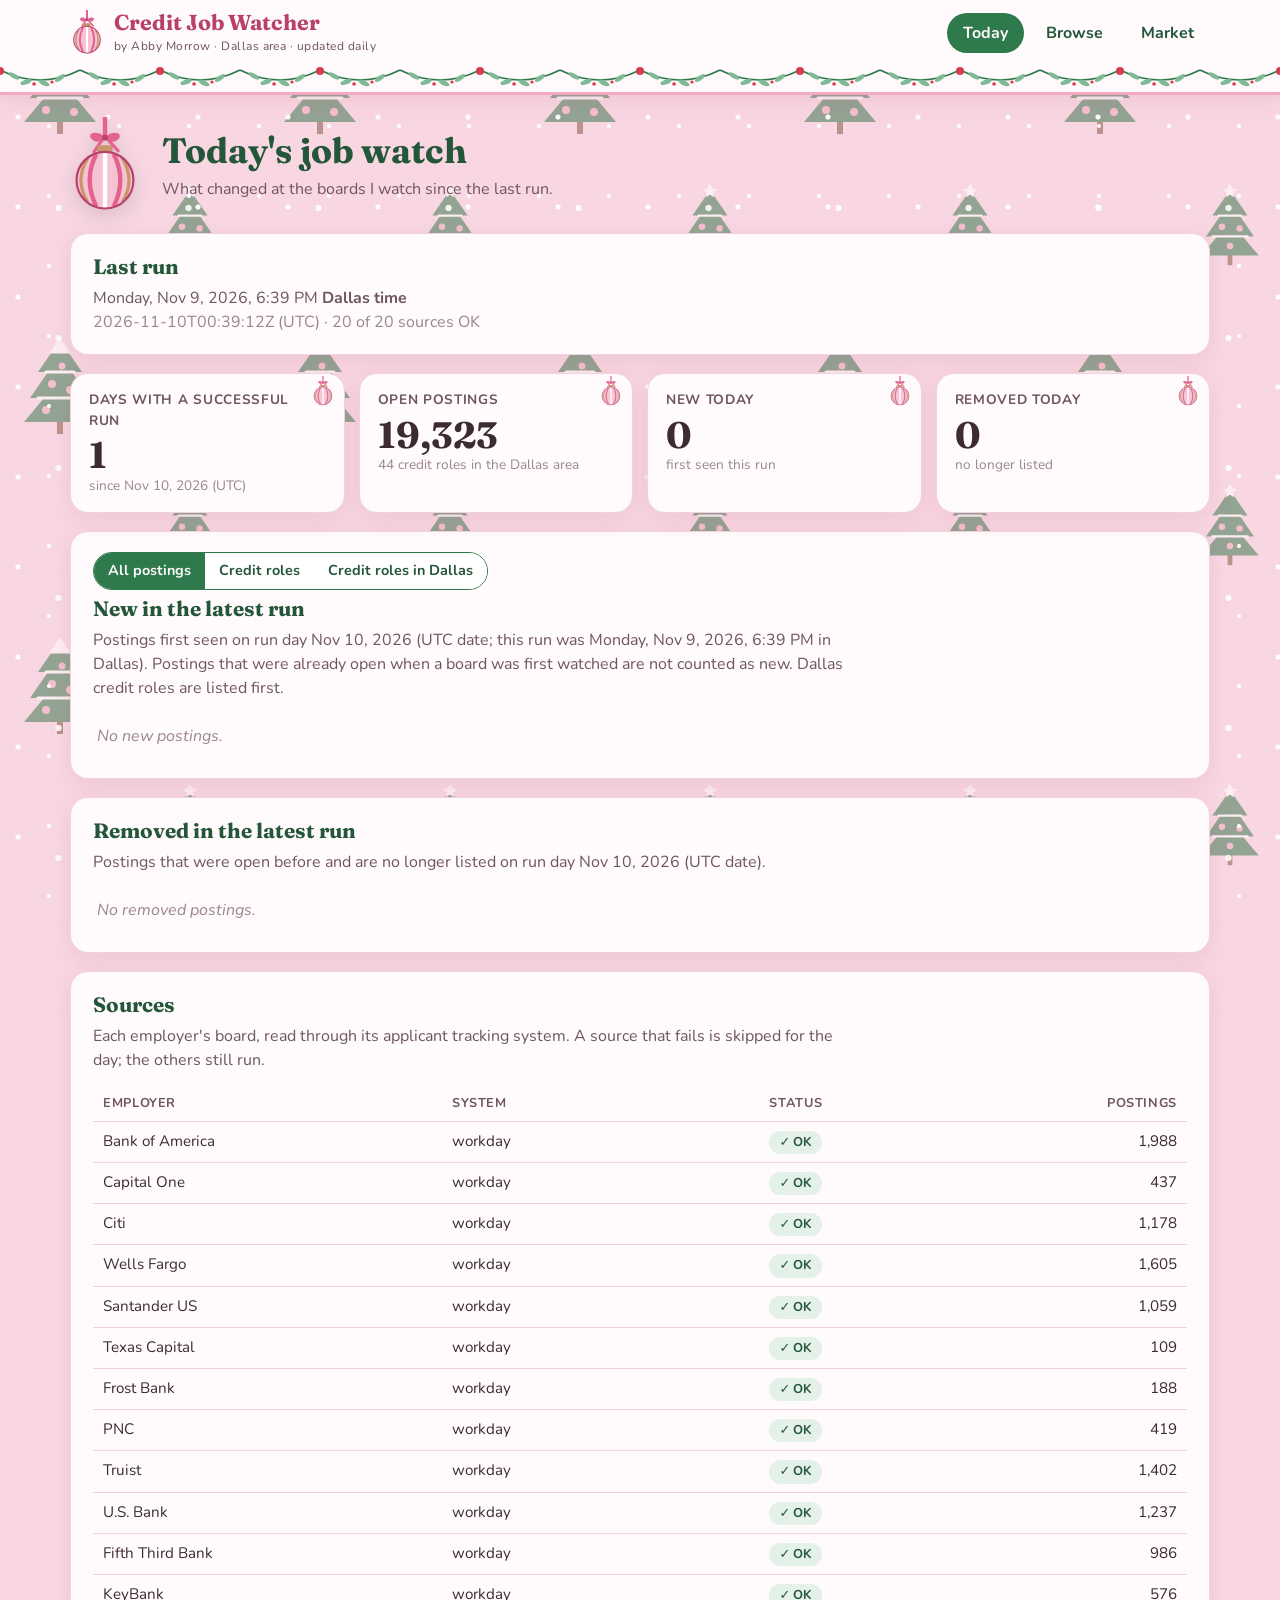
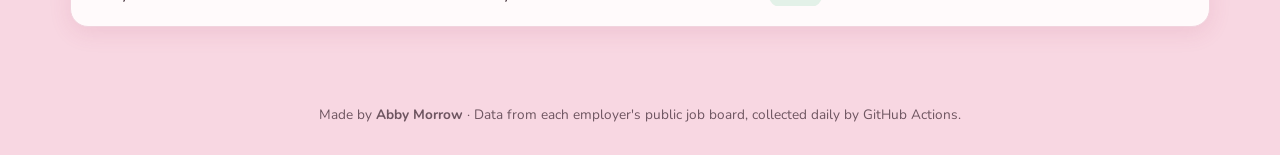
==== index.html @ 388fac2d "Remove bow emojis Co-Authored-By: Claude Opus 5.5 <noreply@anthropic.com> Claude-Session: https://cl" ====
<!DOCTYPE html>
<html lang="en">
<head>
<meta charset="utf-8">
<meta name="viewport" content="width=device-width, initial-scale=1">
<title>Today · Dallas Credit Job Watcher</title>
<meta name="description" content="A daily watch of credit analyst openings at Dallas-area lenders.">
<meta name="theme-color" content="#e3628f">
<link rel="manifest" href="manifest.webmanifest">
<link rel="icon" href="icons/ornament.svg" type="image/svg+xml">
<link rel="apple-touch-icon" href="icons/icon-192.png">
<link rel="preconnect" href="https://fonts.googleapis.com">
<link rel="stylesheet" href="https://fonts.googleapis.com/css2?family=Fraunces:wght@600;700&family=Nunito:wght@400;700&display=swap">
<link rel="stylesheet" href="assets/style.css">
</head>
<body>
<nav class="nav">
  <div class="nav-inner">
    <a class="brand" href="./"><img src="icons/ornament.svg" alt=""><span><b>Credit Job Watcher</b><small>by Abby Morrow · Dallas area · updated daily</small></span></a>
    <div class="nav-links">
      <a href="./" aria-current="page">Today</a>
      <a href="browse.html">Browse</a>
      <a href="market.html">Market</a>
    </div>
  </div>
  <span class="garland" aria-hidden="true"></span>
</nav>
<main>
<div class="offline-note">You're offline: showing the last data this device loaded.</div>
<div class="hero">
  <img class="mascot" src="assets/snoopy.png" alt="" onerror="this.src='icons/ornament.svg';this.onerror=null;this.style.width='70px'">
  <div><h1>Today's job watch</h1><p>What changed at the boards I watch since the last run.</p></div>
</div>
<div id="app"><p class="empty">Loading…</p></div>
</main>
<footer>Made by <b>Abby Morrow</b> · Data from each employer's public job board, collected daily by GitHub Actions.</footer>
<script src="assets/common.js"></script>
<script src="assets/charts.js"></script>
<script src="assets/today.js"></script>
</body>
</html>
---- assets/style.css ----
/* Pink Christmas theme — shared by every page. */
:root {
  --pink-bg: #f8d7e2;
  --pink: #f2a9c0;
  --rose: #e3628f;          /* credit-role series */
  --rose-deep: #b8406b;
  --berry: #d23c4b;
  --green: #2e7a4c;         /* all-postings series */
  --green-deep: #24563a;
  --mint: #a9d3bb;
  --gold: #c9956b;
  --cream: #fffafb;
  --snow: #ffffff;
  --ink: #3d2b33;
  --ink-2: #6e5560;
  --ink-3: #9a8590;
  --line: #f1d3de;
  --radius: 18px;
  --shadow: 0 6px 22px rgba(184, 64, 107, .12);
  --font-head: "Fraunces", "Playfair Display", Georgia, "Times New Roman", serif;
  --font-body: "Nunito", "Segoe UI", system-ui, -apple-system, sans-serif;
}

* { box-sizing: border-box; }
html { scroll-behavior: smooth; }
body {
  margin: 0;
  color: var(--ink);
  font: 16px/1.5 var(--font-body);
  background-color: var(--pink-bg);
  /* falling snow + little trees, drawn in CSS so the site needs no image downloads */
  background-image:
    radial-gradient(circle at 20% 30%, rgba(255,255,255,.95) 0 2.2px, transparent 3px),
    radial-gradient(circle at 70% 80%, rgba(255,255,255,.9) 0 1.6px, transparent 2.4px),
    radial-gradient(circle at 45% 60%, rgba(255,255,255,.85) 0 2.8px, transparent 3.6px),
    url("../icons/tree.svg");
  background-size: 90px 90px, 70px 70px, 130px 130px, 260px 300px;
  background-attachment: fixed;
}

a { color: var(--rose-deep); }
a:hover { color: var(--berry); }

/* ---------- navigation ---------- */
.nav {
  position: sticky; top: 0; z-index: 10;
  background: var(--cream);
  border-bottom: 3px solid var(--pink);
  box-shadow: var(--shadow);
}
.nav-inner {
  max-width: 1180px; margin: 0 auto; padding: 10px 20px;
  display: flex; align-items: center; gap: 18px; flex-wrap: wrap;
}
.brand { display: flex; align-items: center; gap: 10px; text-decoration: none; color: var(--ink); }
.brand img { width: 34px; height: 46px; }
.brand b { font: 700 1.35rem/1 var(--font-head); color: var(--rose-deep); }
.brand small { display: block; font-size: .75rem; color: var(--ink-2); letter-spacing: .04em; }
.nav-links { display: flex; gap: 6px; margin-left: auto; flex-wrap: wrap; }
.nav-links a {
  padding: 8px 16px; border-radius: 999px; text-decoration: none;
  color: var(--green-deep); font-weight: 700;
}
.nav-links a:hover { background: var(--pink-bg); }
.nav-links a[aria-current="page"] { background: var(--green); color: var(--cream); }
.garland { display: block; width: 100%; height: 26px; background: url("../icons/garland.svg") repeat-x center / auto 26px; }

/* ---------- layout ---------- */
main { max-width: 1180px; margin: 0 auto; padding: 22px 20px 60px; }
.hero {
  display: flex; align-items: center; gap: 22px; flex-wrap: wrap;
  margin-bottom: 18px;
}
.hero h1 { font: 700 2.2rem/1.15 var(--font-head); margin: 0; color: var(--green-deep); }
.hero p { margin: 6px 0 0; color: var(--ink-2); }
.mascot { width: 130px; height: auto; filter: drop-shadow(0 6px 10px rgba(0,0,0,.12)); }
.offline-note {
  display: none; background: var(--cream); border: 2px dashed var(--rose);
  border-radius: 12px; padding: 8px 14px; margin-bottom: 14px; color: var(--rose-deep);
}
body.offline .offline-note { display: block; }

.card {
  background: var(--cream); border-radius: var(--radius); box-shadow: var(--shadow);
  border: 1px solid var(--line); padding: 20px 22px; margin-bottom: 18px;
}
.card h2 { font: 700 1.3rem/1.25 var(--font-head); margin: 0 0 6px; color: var(--green-deep); }
.card h2 .bow { color: var(--rose); }
.card p.lede { margin: 0 0 14px; color: var(--ink-2); max-width: 75ch; }

.tiles { display: grid; grid-template-columns: repeat(auto-fit, minmax(190px, 1fr)); gap: 14px; margin-bottom: 18px; }
.tile {
  background: var(--cream); border-radius: var(--radius); padding: 16px 18px;
  border: 1px solid var(--line); box-shadow: var(--shadow); position: relative; overflow: hidden;
}
.tile::after { /* little ornament in the corner */
  content: ""; position: absolute; right: 10px; top: 0; width: 22px; height: 34px;
  background: url("../icons/ornament.svg") no-repeat center / contain; opacity: .9;
}
.tile .label { font-size: .85rem; color: var(--ink-2); font-weight: 700; text-transform: uppercase; letter-spacing: .05em; }
.tile .value { font: 700 2.3rem/1.1 var(--font-head); color: var(--ink); margin-top: 4px; }
.tile .sub { font-size: .85rem; color: var(--ink-3); }

/* ---------- tables & lists ---------- */
table { width: 100%; border-collapse: collapse; font-size: .95rem; }
th, td { text-align: left; padding: 8px 10px; border-bottom: 1px solid var(--line); vertical-align: top; }
th { color: var(--ink-2); font-size: .8rem; text-transform: uppercase; letter-spacing: .05em; }
td.num, th.num { text-align: right; font-variant-numeric: tabular-nums; }
.scroll { max-height: 520px; overflow: auto; border-radius: 12px; }

.pill {
  display: inline-flex; align-items: center; gap: 5px; border-radius: 999px;
  padding: 2px 10px; font-size: .8rem; font-weight: 700; white-space: nowrap;
}
.pill.ok { background: #e3f1e8; color: var(--green-deep); }
.pill.fail { background: #fbe1e4; color: #9c2433; }
.pill.role { background: #fde6ee; color: var(--rose-deep); }
.pill.dfw { background: #e3f1e8; color: var(--green-deep); }

.jobs { list-style: none; margin: 0; padding: 0; }
.jobs li {
  display: grid; grid-template-columns: auto 1fr auto; gap: 4px 12px; align-items: start;
  padding: 10px 4px; border-bottom: 1px solid var(--line);
}
.jobs li:last-child { border-bottom: 0; }
.jobs .title { font-weight: 700; color: var(--ink); text-decoration: none; }
.jobs .title:hover { color: var(--rose-deep); text-decoration: underline; }
.jobs .meta { font-size: .88rem; color: var(--ink-2); }
.jobs .side { text-align: right; font-size: .85rem; color: var(--ink-2); white-space: nowrap; }
.apply {
  display: inline-block; margin-top: 4px; padding: 4px 12px; border-radius: 999px;
  background: var(--green); color: var(--cream); text-decoration: none; font-weight: 700; font-size: .85rem;
}
.apply:hover { background: var(--green-deep); color: var(--cream); }
.star {
  border: 0; background: none; cursor: pointer; font-size: 1.4rem; line-height: 1;
  color: var(--ink-3); padding: 2px 4px; border-radius: 8px;
}
.star[aria-pressed="true"] { color: var(--rose); }
.star:hover { background: var(--pink-bg); }
.empty { color: var(--ink-3); font-style: italic; padding: 10px 0; }

/* ---------- controls ---------- */
.controls { display: flex; flex-wrap: wrap; gap: 10px 14px; align-items: end; margin-bottom: 14px; }
.controls label { display: flex; flex-direction: column; gap: 3px; font-size: .8rem; font-weight: 700; color: var(--ink-2); }
.controls input, .controls select {
  font: inherit; font-size: .95rem; padding: 7px 10px; border-radius: 10px;
  border: 1.5px solid var(--pink); background: var(--snow); color: var(--ink); min-width: 150px;
}
.controls input:focus, .controls select:focus { outline: 3px solid var(--mint); border-color: var(--green); }
.seg { display: inline-flex; border: 1.5px solid var(--green); border-radius: 999px; overflow: hidden; }
.seg button {
  font: inherit; font-weight: 700; font-size: .9rem; border: 0; background: var(--snow);
  color: var(--green-deep); padding: 7px 14px; cursor: pointer;
}
.seg button[aria-pressed="true"] { background: var(--green); color: var(--cream); }
.check { flex-direction: row !important; align-items: center; gap: 6px !important; font-size: .9rem !important; }
.btn {
  font: inherit; font-weight: 700; border: 0; border-radius: 999px; padding: 8px 16px;
  background: var(--rose); color: var(--snow); cursor: pointer;
}
.btn:hover { background: var(--rose-deep); }
.count { color: var(--ink-2); font-size: .9rem; margin: 0 0 8px; }

/* ---------- charts ---------- */
.chart { position: relative; width: 100%; }
.chart svg { display: block; width: 100%; height: auto; overflow: visible; }
.chart .grid line { stroke: #f0dfe6; stroke-width: 1; }
.chart .axis text, .chart .lbl { fill: var(--ink-2); font: 12px var(--font-body); }
.chart .val { fill: var(--ink); font: 700 12px var(--font-body); }
.chart .hit { fill: transparent; cursor: crosshair; }
.chart .xhair { stroke: var(--ink-3); stroke-width: 1; stroke-dasharray: 3 3; }
.legend { display: flex; gap: 16px; flex-wrap: wrap; font-size: .9rem; color: var(--ink-2); margin: 0 0 8px; }
.legend i { display: inline-block; width: 14px; height: 4px; border-radius: 2px; vertical-align: middle; margin-right: 6px; }
.tip {
  position: absolute; pointer-events: none; z-index: 5; background: var(--ink); color: var(--cream);
  padding: 6px 10px; border-radius: 10px; font-size: .85rem; white-space: nowrap;
  transform: translate(-50%, calc(-100% - 10px)); opacity: 0; transition: opacity .1s;
}
.tip.on { opacity: 1; }
details.table-view { margin-top: 10px; font-size: .9rem; }
details.table-view summary { cursor: pointer; color: var(--rose-deep); font-weight: 700; }

footer { text-align: center; color: var(--ink-2); font-size: .85rem; padding: 0 20px 30px; }

@media (max-width: 640px) {
  .hero h1 { font-size: 1.7rem; }
  .mascot { width: 96px; }
  .jobs li { grid-template-columns: auto 1fr; }
  .jobs .side { grid-column: 2; text-align: left; }
}

/* fixes after the first visual check */
.controls .check input { min-width: 0; width: 18px; height: 18px; padding: 0; accent-color: var(--green); }
.tile .label { padding-right: 26px; }
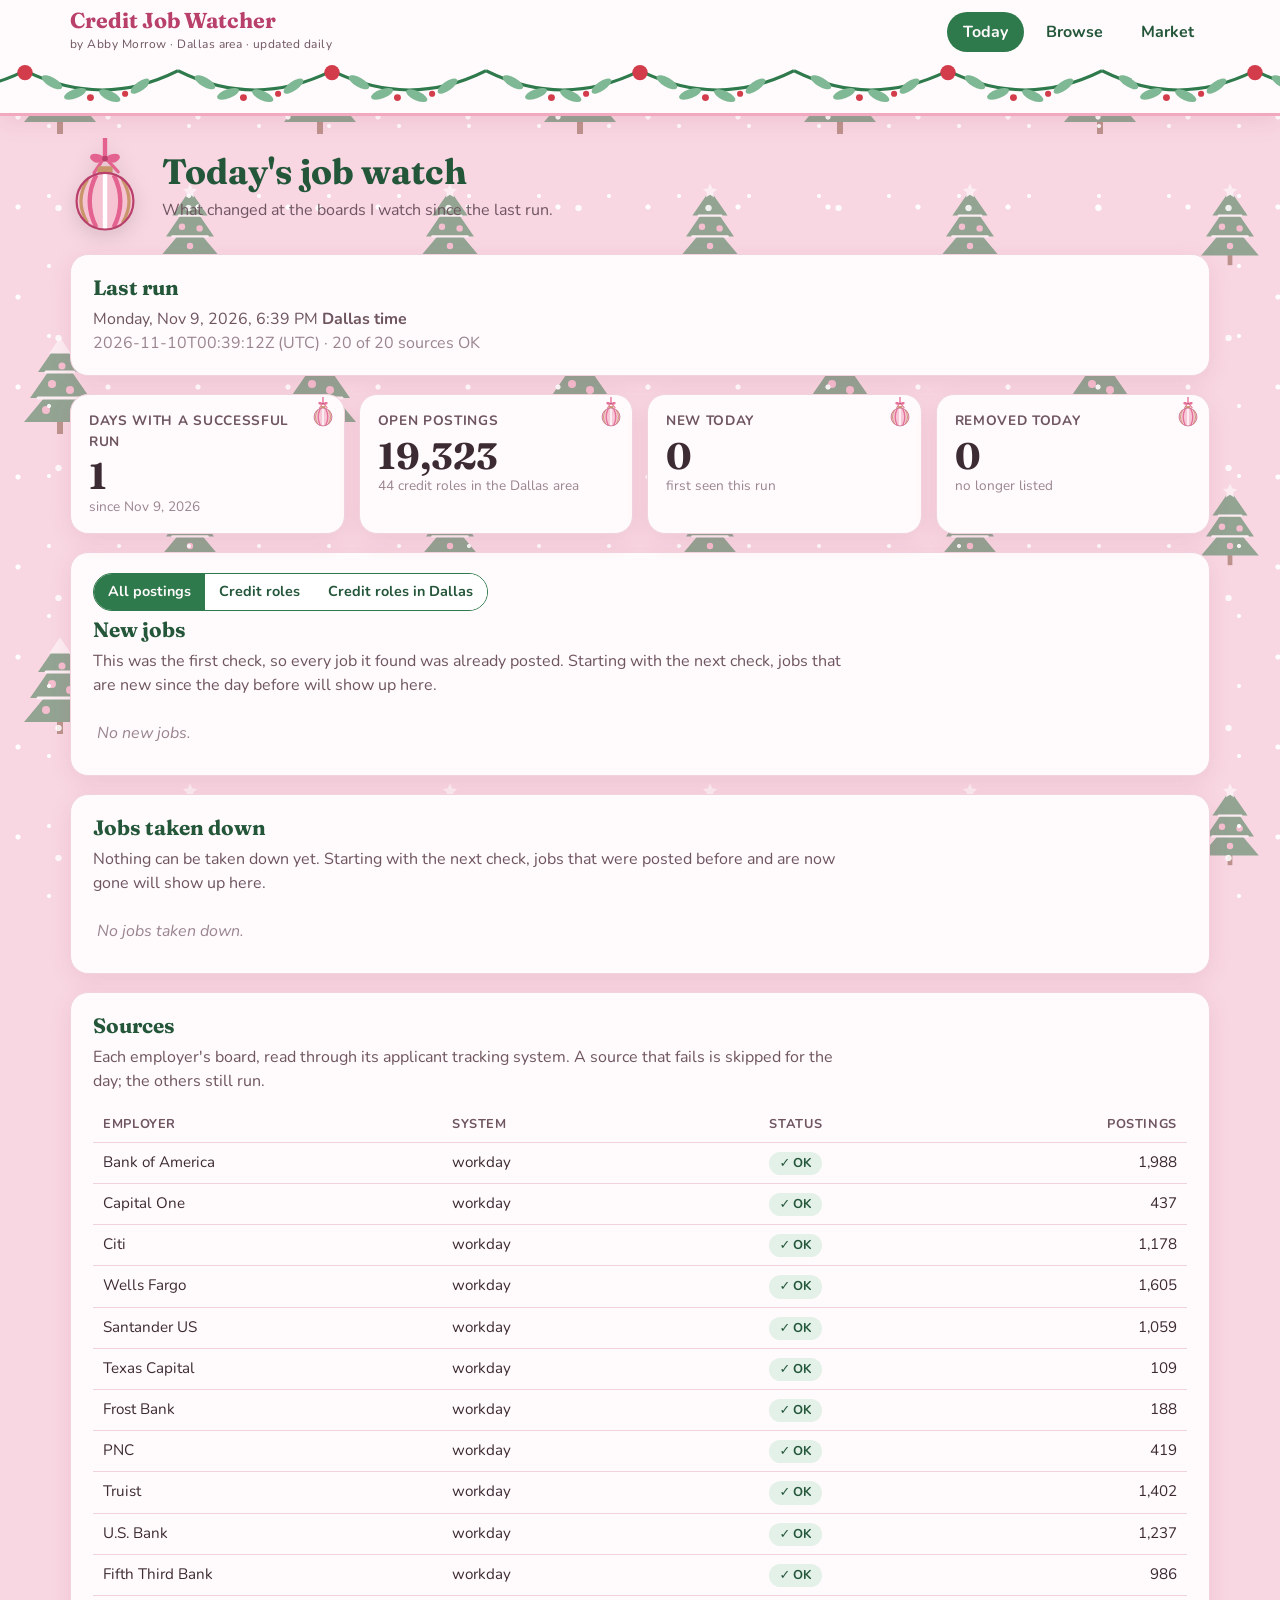
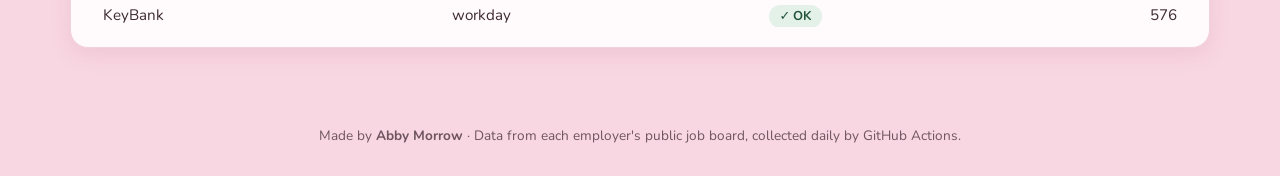
==== commit 8225f5f1: "Remove the duplicate ornament from the navigation bar Co-Authored-By: Claude Opus 5.5 <noreply@anthr" ====
--- a/index.html
+++ b/index.html
@@ -16,7 +16,7 @@
 <body>
 <nav class="nav">
   <div class="nav-inner">
-    <a class="brand" href="./"><img src="icons/ornament.svg" alt=""><span><b>Credit Job Watcher</b><small>by Abby Morrow · Dallas area · updated daily</small></span></a>
+    <a class="brand" href="./"><span><b>Credit Job Watcher</b><small>by Abby Morrow · Dallas area · updated daily</small></span></a>
     <div class="nav-links">
       <a href="./" aria-current="page">Today</a>
       <a href="browse.html">Browse</a>
--- a/assets/style.css
+++ b/assets/style.css
@@ -63,7 +63,7 @@
 }
 .nav-links a:hover { background: var(--pink-bg); }
 .nav-links a[aria-current="page"] { background: var(--green); color: var(--cream); }
-.garland { display: block; width: 100%; height: 26px; background: url("../icons/garland.svg") repeat-x center / auto 26px; }
+.garland { display: block; width: 100%; height: 50px; background: url("../icons/garland.svg") repeat-x center / auto 50px; }
 
 /* ---------- layout ---------- */
 main { max-width: 1180px; margin: 0 auto; padding: 22px 20px 60px; }
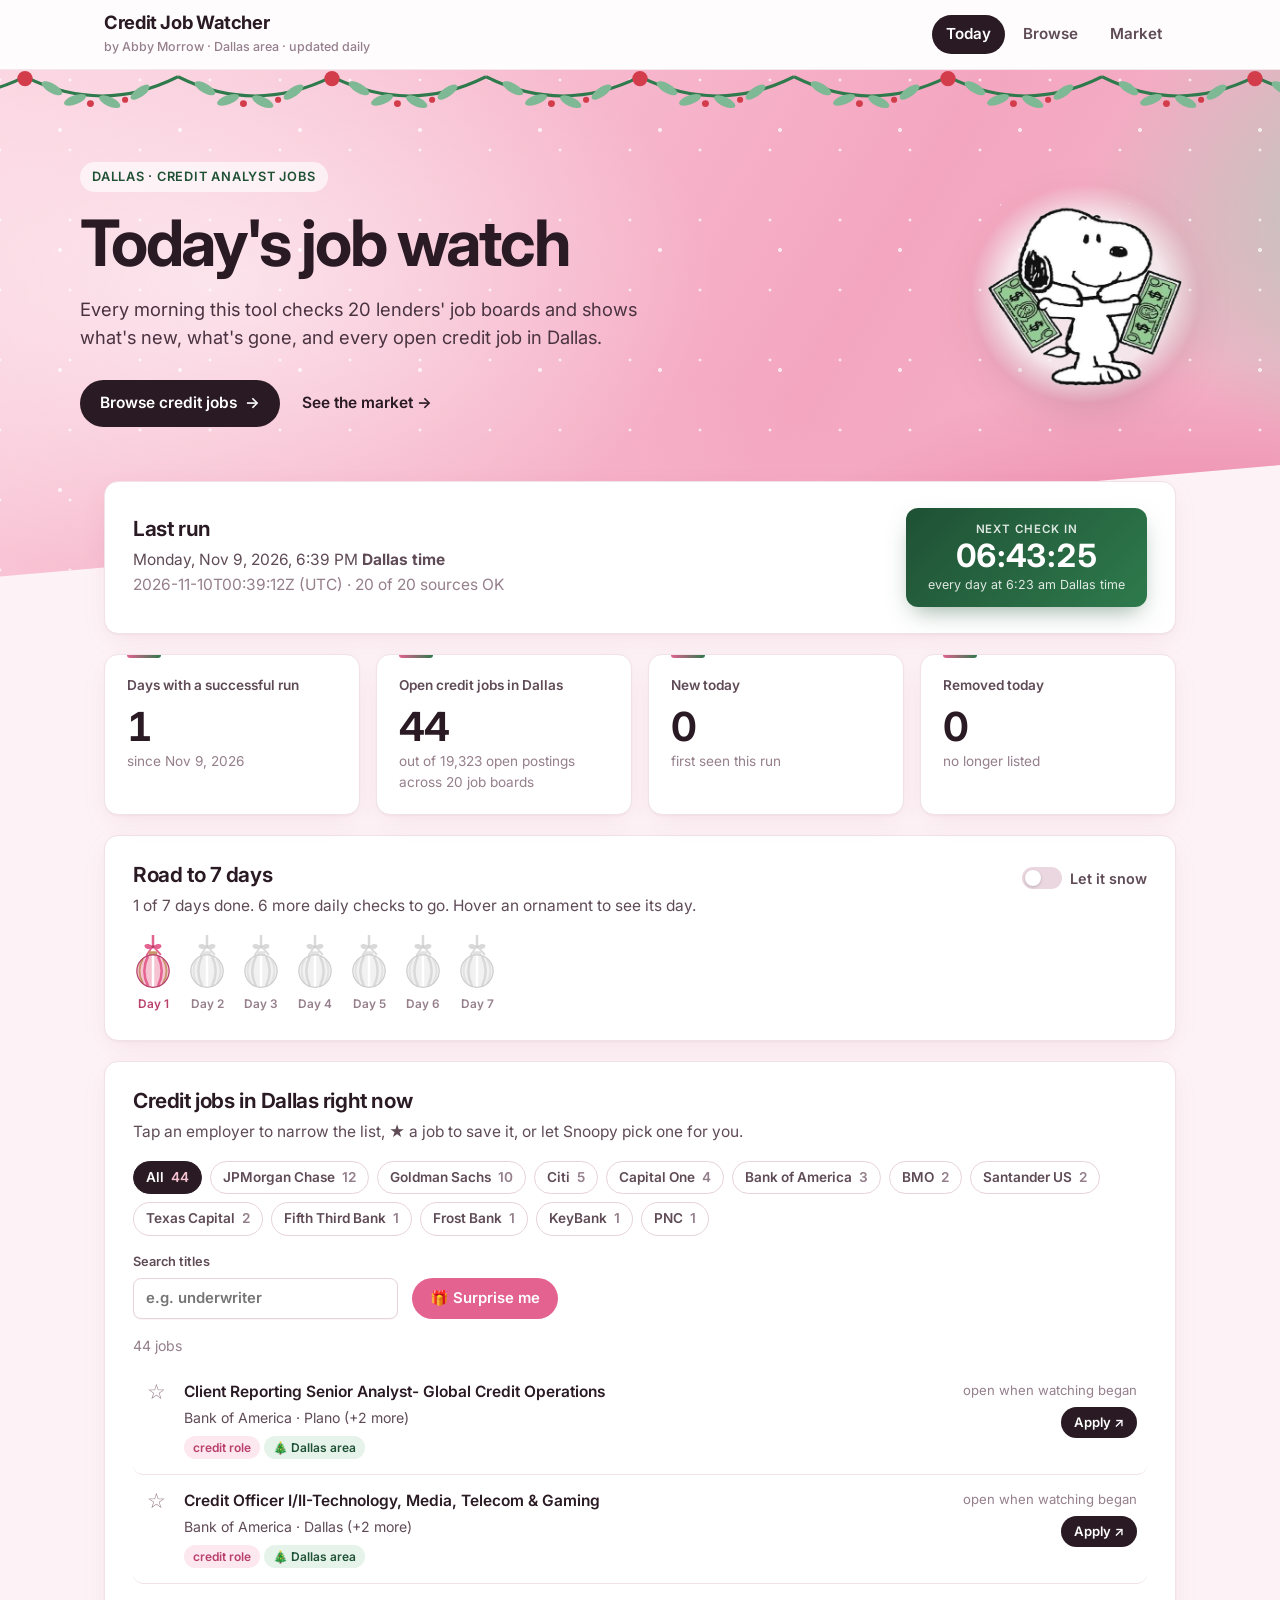
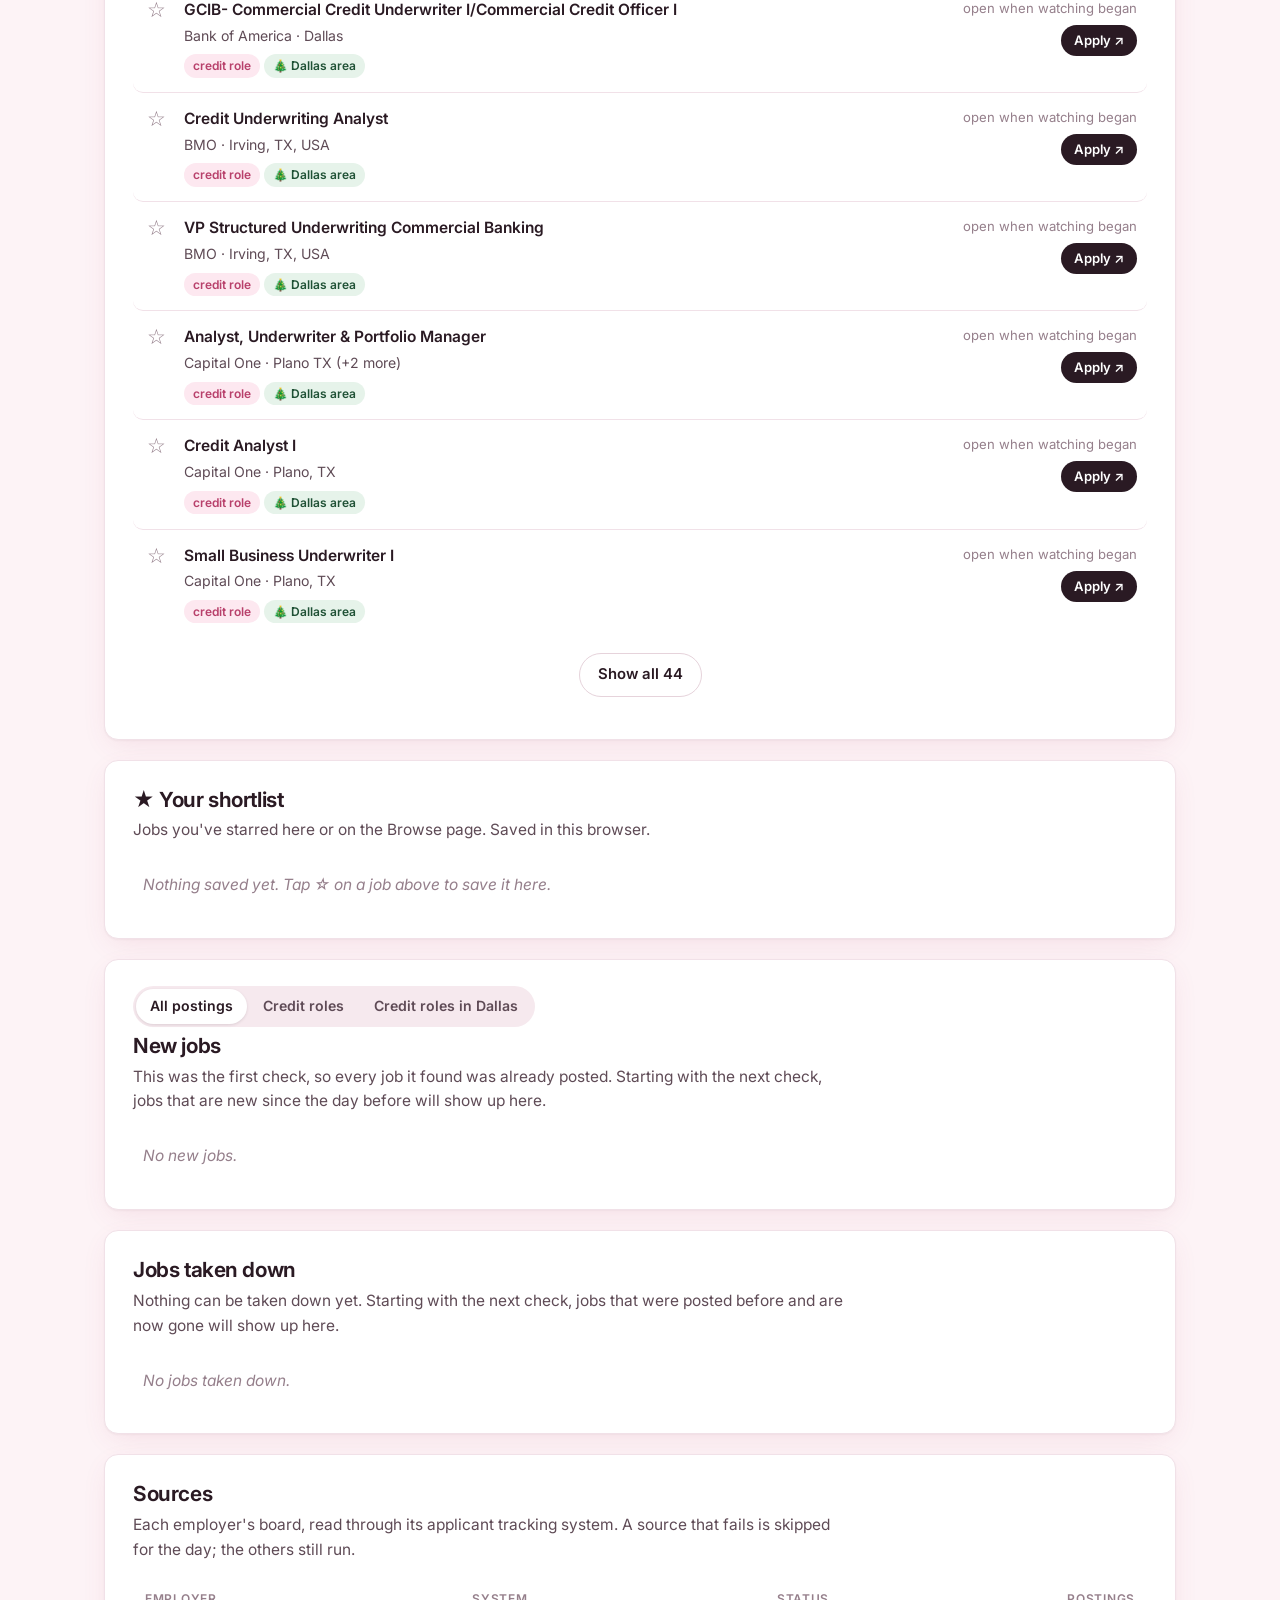
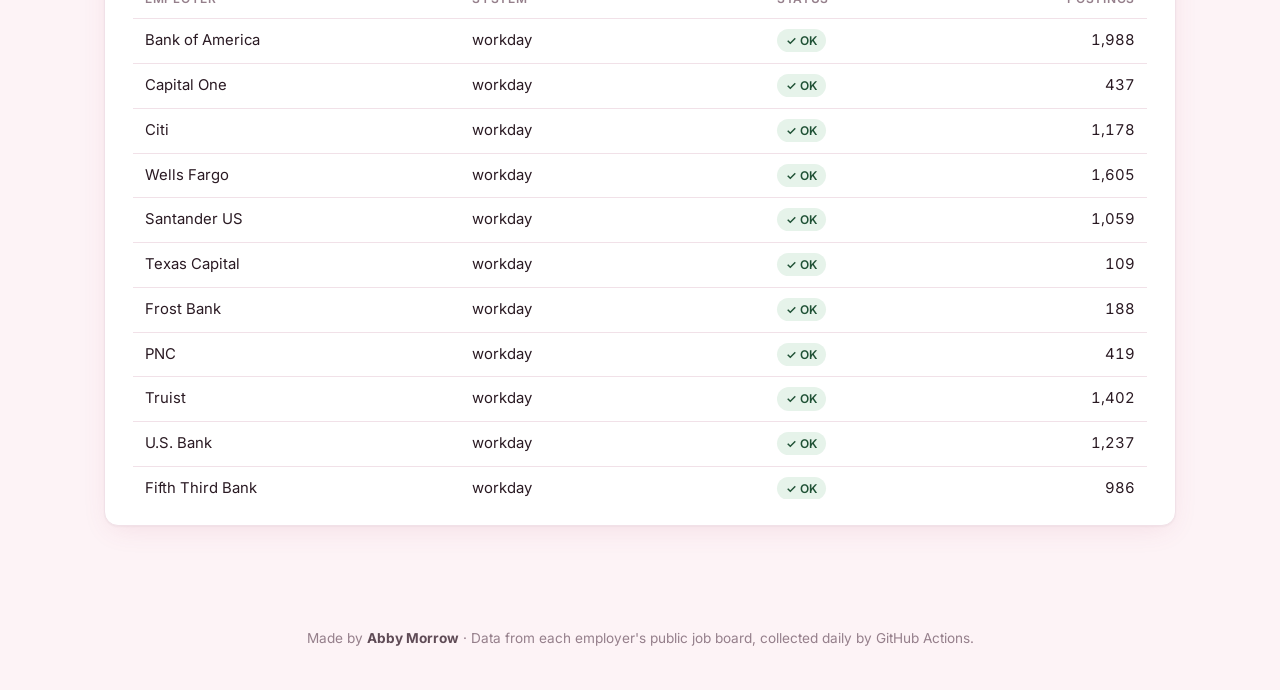
==== commit b72d383b: "Restyle the site with a sleeker layout: angled gradient hero, frosted nav, Inter type, lighter cards" ====
--- a/index.html
+++ b/index.html
@@ -10,7 +10,7 @@
 <link rel="icon" href="icons/ornament.svg" type="image/svg+xml">
 <link rel="apple-touch-icon" href="icons/icon-192.png">
 <link rel="preconnect" href="https://fonts.googleapis.com">
-<link rel="stylesheet" href="https://fonts.googleapis.com/css2?family=Fraunces:wght@600;700&family=Nunito:wght@400;700&display=swap">
+<link rel="stylesheet" href="https://fonts.googleapis.com/css2?family=Inter:wght@400;500;600;700&display=swap">
 <link rel="stylesheet" href="assets/style.css">
 </head>
 <body>
@@ -25,12 +25,19 @@
   </div>
   <span class="garland" aria-hidden="true"></span>
 </nav>
+<header class="hero-band">
+  <div class="hero">
+    <div class="hero-text">
+      <span class="eyebrow">Dallas · Credit analyst jobs</span>
+      <h1>Today's job watch</h1>
+      <p>Every morning this tool checks 20 lenders' job boards and shows what's new, what's gone, and every open credit job in Dallas.</p>
+      <div class="hero-cta"><a class="btn-primary" href="browse.html">Browse credit jobs <span>→</span></a><a class="btn-link" href="market.html">See the market <span>→</span></a></div>
+    </div>
+    <img class="mascot" src="assets/snoopy.png" alt="Snoopy holding money" onerror="this.src='icons/ornament.svg';this.onerror=null">
+  </div>
+</header>
 <main>
 <div class="offline-note">You're offline: showing the last data this device loaded.</div>
-<div class="hero">
-  <img class="mascot" src="assets/snoopy.png" alt="" onerror="this.src='icons/ornament.svg';this.onerror=null;this.style.width='70px'">
-  <div><h1>Today's job watch</h1><p>What changed at the boards I watch since the last run.</p></div>
-</div>
 <div id="app"><p class="empty">Loading…</p></div>
 </main>
 <footer>Made by <b>Abby Morrow</b> · Data from each employer's public job board, collected daily by GitHub Actions.</footer>
--- a/assets/style.css
+++ b/assets/style.css
@@ -1,195 +1,314 @@
-/* Pink Christmas theme — shared by every page. */
+/* Sleek pink Christmas theme — shared by every page.
+   Layout ideas: a full-width angled gradient hero, a frosted sticky nav,
+   lots of white space, thin borders and soft layered shadows. */
 :root {
-  --pink-bg: #f8d7e2;
+  --pink-bg: #fdf3f6;       /* page background */
   --pink: #f2a9c0;
-  --rose: #e3628f;          /* credit-role series */
+  --rose: #e3628f;          /* credit-role series, primary accent */
   --rose-deep: #b8406b;
   --berry: #d23c4b;
   --green: #2e7a4c;         /* all-postings series */
-  --green-deep: #24563a;
+  --green-deep: #1f5135;
   --mint: #a9d3bb;
   --gold: #c9956b;
-  --cream: #fffafb;
+  --cream: #ffffff;
   --snow: #ffffff;
-  --ink: #3d2b33;
-  --ink-2: #6e5560;
-  --ink-3: #9a8590;
-  --line: #f1d3de;
-  --radius: 18px;
-  --shadow: 0 6px 22px rgba(184, 64, 107, .12);
-  --font-head: "Fraunces", "Playfair Display", Georgia, "Times New Roman", serif;
-  --font-body: "Nunito", "Segoe UI", system-ui, -apple-system, sans-serif;
+  --ink: #2a1a23;
+  --ink-2: #5f4b56;
+  --ink-3: #957f8b;
+  --line: #f1e1e8;
+  --radius: 14px;
+  --shadow: 0 1px 2px rgba(42, 26, 35, .04), 0 8px 28px -6px rgba(184, 64, 107, .12);
+  --shadow-hover: 0 2px 4px rgba(42, 26, 35, .05), 0 18px 40px -10px rgba(184, 64, 107, .25);
+  --font-head: "Inter", "Segoe UI", system-ui, -apple-system, sans-serif;
+  --font-body: "Inter", "Segoe UI", system-ui, -apple-system, sans-serif;
+  --max: 1120px;
 }
 
 * { box-sizing: border-box; }
-html { scroll-behavior: smooth; }
+html { scroll-behavior: smooth; scroll-padding-top: 130px; }
 body {
   margin: 0;
   color: var(--ink);
-  font: 16px/1.5 var(--font-body);
-  background-color: var(--pink-bg);
-  /* falling snow + little trees, drawn in CSS so the site needs no image downloads */
+  font: 15.5px/1.6 var(--font-body);
+  background: var(--pink-bg);
+  -webkit-font-smoothing: antialiased;
+}
+a { color: var(--rose-deep); text-underline-offset: 3px; }
+a:hover { color: var(--berry); }
+
+/* ---------- navigation: frosted, sticky ---------- */
+.nav {
+  position: sticky; top: 0; z-index: 30;
+  background: rgba(255, 255, 255, .78);
+  backdrop-filter: saturate(180%) blur(14px);
+  -webkit-backdrop-filter: saturate(180%) blur(14px);
+  border-bottom: 1px solid rgba(241, 225, 232, .8);
+}
+.nav-inner {
+  max-width: var(--max); margin: 0 auto; padding: 12px 24px;
+  display: flex; align-items: center; gap: 18px; flex-wrap: wrap;
+}
+.brand { display: flex; align-items: center; gap: 10px; text-decoration: none; color: var(--ink); }
+.brand b { font: 700 1.15rem/1.1 var(--font-head); letter-spacing: -.02em; color: var(--ink); }
+.brand small { display: block; font-size: .78rem; color: var(--ink-3); font-weight: 500; }
+.nav-links { display: flex; gap: 4px; margin-left: auto; flex-wrap: wrap; }
+.nav-links a {
+  padding: 7px 14px; border-radius: 999px; text-decoration: none;
+  color: var(--ink-2); font-weight: 600; font-size: .95rem; transition: color .15s, background .15s;
+}
+.nav-links a:hover { color: var(--ink); background: rgba(227, 98, 143, .08); }
+.nav-links a[aria-current="page"] { color: var(--snow); background: var(--ink); }
+.garland { display: block; width: 100%; height: 50px; margin-bottom: -50px; position: relative; pointer-events: none;
+  background: url("../icons/garland.svg") repeat-x center / auto 50px; }
+
+/* ---------- hero: angled gradient band ---------- */
+.hero-band {
+  position: relative; overflow: hidden;
+  padding: 92px 24px 150px;
+  background:
+    radial-gradient(40% 60% at 12% 30%, rgba(255, 255, 255, .55), transparent 70%),
+    radial-gradient(35% 55% at 85% 20%, #9fd0b4 0%, transparent 70%),
+    radial-gradient(45% 70% at 70% 90%, #e3628f 0%, transparent 70%),
+    radial-gradient(50% 80% at 25% 95%, #f6b9cd 0%, transparent 70%),
+    linear-gradient(120deg, #fbd3e0 0%, #f4a6c0 45%, #f7c9d8 100%);
+  background-size: 140% 140%;
+  animation: drift 18s ease-in-out infinite alternate;
+  clip-path: polygon(0 0, 100% 0, 100% 78%, 0 100%);
+}
+.hero-band::after { /* soft falling-snow speckle */
+  content: ""; position: absolute; inset: 0; pointer-events: none; opacity: .7;
   background-image:
-    radial-gradient(circle at 20% 30%, rgba(255,255,255,.95) 0 2.2px, transparent 3px),
-    radial-gradient(circle at 70% 80%, rgba(255,255,255,.9) 0 1.6px, transparent 2.4px),
-    radial-gradient(circle at 45% 60%, rgba(255,255,255,.85) 0 2.8px, transparent 3.6px),
-    url("../icons/tree.svg");
-  background-size: 90px 90px, 70px 70px, 130px 130px, 260px 300px;
-  background-attachment: fixed;
-}
-
-a { color: var(--rose-deep); }
-a:hover { color: var(--berry); }
-
-/* ---------- navigation ---------- */
-.nav {
-  position: sticky; top: 0; z-index: 10;
-  background: var(--cream);
-  border-bottom: 3px solid var(--pink);
-  box-shadow: var(--shadow);
-}
-.nav-inner {
-  max-width: 1180px; margin: 0 auto; padding: 10px 20px;
-  display: flex; align-items: center; gap: 18px; flex-wrap: wrap;
-}
-.brand { display: flex; align-items: center; gap: 10px; text-decoration: none; color: var(--ink); }
-.brand img { width: 34px; height: 46px; }
-.brand b { font: 700 1.35rem/1 var(--font-head); color: var(--rose-deep); }
-.brand small { display: block; font-size: .75rem; color: var(--ink-2); letter-spacing: .04em; }
-.nav-links { display: flex; gap: 6px; margin-left: auto; flex-wrap: wrap; }
-.nav-links a {
-  padding: 8px 16px; border-radius: 999px; text-decoration: none;
-  color: var(--green-deep); font-weight: 700;
-}
-.nav-links a:hover { background: var(--pink-bg); }
-.nav-links a[aria-current="page"] { background: var(--green); color: var(--cream); }
-.garland { display: block; width: 100%; height: 50px; background: url("../icons/garland.svg") repeat-x center / auto 50px; }
+    radial-gradient(circle, #fff 0 1.6px, transparent 2.4px),
+    radial-gradient(circle, #fff 0 1.1px, transparent 1.8px);
+  background-size: 120px 120px, 70px 70px;
+  background-position: 0 0, 35px 45px;
+}
+@keyframes drift { from { background-position: 0% 0%; } to { background-position: 100% 100%; } }
+.hero {
+  position: relative; z-index: 1;
+  max-width: var(--max); margin: 0 auto;
+  display: flex; align-items: center; justify-content: space-between; gap: 32px;
+}
+.hero-text { max-width: 640px; }
+.eyebrow {
+  display: inline-block; font-size: .8rem; font-weight: 600; letter-spacing: .06em; text-transform: uppercase;
+  color: var(--green-deep); background: rgba(255, 255, 255, .65); padding: 5px 12px; border-radius: 999px; margin-bottom: 18px;
+}
+.hero h1 {
+  font: 700 clamp(2.4rem, 5.2vw, 4rem)/1.04 var(--font-head); letter-spacing: -.035em;
+  margin: 0 0 18px; color: var(--ink);
+}
+.hero p { margin: 0; font-size: 1.15rem; line-height: 1.55; color: #4a3340; max-width: 560px; }
+.hero-cta { display: flex; gap: 22px; align-items: center; margin-top: 28px; flex-wrap: wrap; }
+.btn-primary {
+  display: inline-flex; align-items: center; gap: 8px; text-decoration: none;
+  background: var(--ink); color: var(--snow); font-weight: 600; padding: 11px 20px; border-radius: 999px;
+  transition: background .15s;
+}
+.btn-primary:hover { background: var(--rose-deep); color: var(--snow); }
+.btn-primary span, .btn-link span { transition: transform .15s; display: inline-block; }
+.btn-primary:hover span, .btn-link:hover span { transform: translateX(3px); }
+.btn-link { color: var(--ink); font-weight: 600; text-decoration: none; }
+.btn-link:hover { color: var(--rose-deep); }
+
+.mascot {
+  width: 230px; height: auto; flex-shrink: 0; padding: 18px;
+  background: radial-gradient(closest-side, rgba(255, 255, 255, .75) 70%, rgba(255, 255, 255, 0) 100%);
+  filter: drop-shadow(0 14px 22px rgba(42, 26, 35, .18));
+}
 
 /* ---------- layout ---------- */
-main { max-width: 1180px; margin: 0 auto; padding: 22px 20px 60px; }
-.hero {
-  display: flex; align-items: center; gap: 22px; flex-wrap: wrap;
-  margin-bottom: 18px;
-}
-.hero h1 { font: 700 2.2rem/1.15 var(--font-head); margin: 0; color: var(--green-deep); }
-.hero p { margin: 6px 0 0; color: var(--ink-2); }
-.mascot { width: 130px; height: auto; filter: drop-shadow(0 6px 10px rgba(0,0,0,.12)); }
+main { max-width: var(--max); margin: -96px auto 0; padding: 0 24px 72px; position: relative; z-index: 2; }
 .offline-note {
-  display: none; background: var(--cream); border: 2px dashed var(--rose);
-  border-radius: 12px; padding: 8px 14px; margin-bottom: 14px; color: var(--rose-deep);
+  display: none; background: var(--snow); border: 1px solid var(--rose);
+  border-radius: 10px; padding: 8px 14px; margin-bottom: 14px; color: var(--rose-deep); font-weight: 500;
 }
 body.offline .offline-note { display: block; }
 
 .card {
   background: var(--cream); border-radius: var(--radius); box-shadow: var(--shadow);
-  border: 1px solid var(--line); padding: 20px 22px; margin-bottom: 18px;
-}
-.card h2 { font: 700 1.3rem/1.25 var(--font-head); margin: 0 0 6px; color: var(--green-deep); }
-.card h2 .bow { color: var(--rose); }
-.card p.lede { margin: 0 0 14px; color: var(--ink-2); max-width: 75ch; }
-
-.tiles { display: grid; grid-template-columns: repeat(auto-fit, minmax(190px, 1fr)); gap: 14px; margin-bottom: 18px; }
+  border: 1px solid var(--line); padding: 26px 28px; margin-bottom: 20px;
+}
+.card h2 { font: 650 1.3rem/1.25 var(--font-head); letter-spacing: -.02em; margin: 0 0 6px; color: var(--ink); }
+.card p.lede { margin: 0 0 16px; color: var(--ink-2); max-width: 72ch; }
+
+.tiles { display: grid; grid-template-columns: repeat(auto-fit, minmax(200px, 1fr)); gap: 16px; margin-bottom: 20px; }
 .tile {
-  background: var(--cream); border-radius: var(--radius); padding: 16px 18px;
-  border: 1px solid var(--line); box-shadow: var(--shadow); position: relative; overflow: hidden;
-}
-.tile::after { /* little ornament in the corner */
-  content: ""; position: absolute; right: 10px; top: 0; width: 22px; height: 34px;
-  background: url("../icons/ornament.svg") no-repeat center / contain; opacity: .9;
-}
-.tile .label { font-size: .85rem; color: var(--ink-2); font-weight: 700; text-transform: uppercase; letter-spacing: .05em; }
-.tile .value { font: 700 2.3rem/1.1 var(--font-head); color: var(--ink); margin-top: 4px; }
-.tile .sub { font-size: .85rem; color: var(--ink-3); }
+  background: var(--cream); border-radius: var(--radius); padding: 20px 22px;
+  border: 1px solid var(--line); box-shadow: var(--shadow); position: relative;
+}
+.tile .label { font-size: .85rem; color: var(--ink-2); font-weight: 600; }
+.tile .value { font: 700 2.5rem/1.1 var(--font-head); letter-spacing: -.03em; color: var(--ink); margin-top: 8px; font-variant-numeric: tabular-nums; }
+.tile .sub { font-size: .85rem; color: var(--ink-3); margin-top: 2px; }
+.tile::before { /* thin accent bar */
+  content: ""; position: absolute; left: 22px; top: 0; width: 34px; height: 3px; border-radius: 0 0 3px 3px;
+  background: linear-gradient(90deg, var(--rose), var(--green));
+}
 
 /* ---------- tables & lists ---------- */
-table { width: 100%; border-collapse: collapse; font-size: .95rem; }
-th, td { text-align: left; padding: 8px 10px; border-bottom: 1px solid var(--line); vertical-align: top; }
-th { color: var(--ink-2); font-size: .8rem; text-transform: uppercase; letter-spacing: .05em; }
+table { width: 100%; border-collapse: collapse; font-size: .93rem; }
+th, td { text-align: left; padding: 10px 12px; border-bottom: 1px solid var(--line); vertical-align: top; }
+th { color: var(--ink-3); font-size: .75rem; font-weight: 600; text-transform: uppercase; letter-spacing: .06em; }
+tbody tr:hover td { background: #fff7fa; }
 td.num, th.num { text-align: right; font-variant-numeric: tabular-nums; }
-.scroll { max-height: 520px; overflow: auto; border-radius: 12px; }
+.scroll { max-height: 520px; overflow: auto; border-radius: 10px; }
 
 .pill {
   display: inline-flex; align-items: center; gap: 5px; border-radius: 999px;
-  padding: 2px 10px; font-size: .8rem; font-weight: 700; white-space: nowrap;
-}
-.pill.ok { background: #e3f1e8; color: var(--green-deep); }
-.pill.fail { background: #fbe1e4; color: #9c2433; }
-.pill.role { background: #fde6ee; color: var(--rose-deep); }
-.pill.dfw { background: #e3f1e8; color: var(--green-deep); }
+  padding: 2px 9px; font-size: .75rem; font-weight: 600; white-space: nowrap;
+}
+.pill.ok { background: #e6f3ea; color: var(--green-deep); }
+.pill.fail { background: #fde6e9; color: #9c2433; }
+.pill.role { background: #fde8f0; color: var(--rose-deep); }
+.pill.dfw { background: #e6f3ea; color: var(--green-deep); }
 
 .jobs { list-style: none; margin: 0; padding: 0; }
 .jobs li {
-  display: grid; grid-template-columns: auto 1fr auto; gap: 4px 12px; align-items: start;
-  padding: 10px 4px; border-bottom: 1px solid var(--line);
-}
+  display: grid; grid-template-columns: auto 1fr auto; gap: 4px 14px; align-items: start;
+  padding: 14px 10px; border-bottom: 1px solid var(--line); border-radius: 10px; transition: background .15s;
+}
+.jobs li:hover { background: #fff7fa; }
 .jobs li:last-child { border-bottom: 0; }
-.jobs .title { font-weight: 700; color: var(--ink); text-decoration: none; }
-.jobs .title:hover { color: var(--rose-deep); text-decoration: underline; }
-.jobs .meta { font-size: .88rem; color: var(--ink-2); }
-.jobs .side { text-align: right; font-size: .85rem; color: var(--ink-2); white-space: nowrap; }
+.jobs .title { font-weight: 600; color: var(--ink); text-decoration: none; }
+.jobs .title:hover { color: var(--rose-deep); }
+.jobs .meta { font-size: .88rem; color: var(--ink-2); margin: 2px 0 6px; }
+.jobs .side { text-align: right; font-size: .82rem; color: var(--ink-3); white-space: nowrap; }
 .apply {
-  display: inline-block; margin-top: 4px; padding: 4px 12px; border-radius: 999px;
-  background: var(--green); color: var(--cream); text-decoration: none; font-weight: 700; font-size: .85rem;
-}
-.apply:hover { background: var(--green-deep); color: var(--cream); }
+  display: inline-block; margin-top: 6px; padding: 5px 13px; border-radius: 999px;
+  background: var(--ink); color: var(--snow); text-decoration: none; font-weight: 600; font-size: .82rem;
+  transition: background .15s;
+}
+.apply:hover { background: var(--rose-deep); color: var(--snow); }
 .star {
-  border: 0; background: none; cursor: pointer; font-size: 1.4rem; line-height: 1;
-  color: var(--ink-3); padding: 2px 4px; border-radius: 8px;
+  border: 0; background: none; cursor: pointer; font-size: 1.3rem; line-height: 1;
+  color: var(--ink-3); padding: 2px 4px; border-radius: 8px; transition: color .15s, transform .15s;
 }
 .star[aria-pressed="true"] { color: var(--rose); }
-.star:hover { background: var(--pink-bg); }
+.star:hover { color: var(--rose); transform: scale(1.15); }
 .empty { color: var(--ink-3); font-style: italic; padding: 10px 0; }
 
 /* ---------- controls ---------- */
-.controls { display: flex; flex-wrap: wrap; gap: 10px 14px; align-items: end; margin-bottom: 14px; }
-.controls label { display: flex; flex-direction: column; gap: 3px; font-size: .8rem; font-weight: 700; color: var(--ink-2); }
+.controls { display: flex; flex-wrap: wrap; gap: 12px 14px; align-items: end; margin-bottom: 16px; }
+.controls label { display: flex; flex-direction: column; gap: 5px; font-size: .8rem; font-weight: 600; color: var(--ink-2); }
 .controls input, .controls select {
-  font: inherit; font-size: .95rem; padding: 7px 10px; border-radius: 10px;
-  border: 1.5px solid var(--pink); background: var(--snow); color: var(--ink); min-width: 150px;
-}
-.controls input:focus, .controls select:focus { outline: 3px solid var(--mint); border-color: var(--green); }
-.seg { display: inline-flex; border: 1.5px solid var(--green); border-radius: 999px; overflow: hidden; }
+  font: inherit; font-size: .93rem; padding: 8px 12px; border-radius: 8px;
+  border: 1px solid #e6d3db; background: var(--snow); color: var(--ink); min-width: 160px;
+  box-shadow: 0 1px 1px rgba(42, 26, 35, .04); transition: border-color .15s, box-shadow .15s;
+}
+.controls input:focus, .controls select:focus { outline: none; border-color: var(--rose); box-shadow: 0 0 0 3px rgba(227, 98, 143, .18); }
+.controls .check input { min-width: 0; width: 17px; height: 17px; padding: 0; accent-color: var(--rose); box-shadow: none; }
+.seg { display: inline-flex; background: #f6e9ee; border-radius: 999px; padding: 3px; gap: 2px; }
 .seg button {
-  font: inherit; font-weight: 700; font-size: .9rem; border: 0; background: var(--snow);
-  color: var(--green-deep); padding: 7px 14px; cursor: pointer;
-}
-.seg button[aria-pressed="true"] { background: var(--green); color: var(--cream); }
-.check { flex-direction: row !important; align-items: center; gap: 6px !important; font-size: .9rem !important; }
+  font: inherit; font-weight: 600; font-size: .88rem; border: 0; background: transparent;
+  color: var(--ink-2); padding: 6px 14px; cursor: pointer; border-radius: 999px; transition: background .15s, color .15s;
+}
+.seg button:hover { color: var(--ink); }
+.seg button[aria-pressed="true"] { background: var(--snow); color: var(--ink); box-shadow: 0 1px 3px rgba(42, 26, 35, .12); }
+.check { flex-direction: row !important; align-items: center; gap: 7px !important; font-size: .9rem !important; }
 .btn {
-  font: inherit; font-weight: 700; border: 0; border-radius: 999px; padding: 8px 16px;
-  background: var(--rose); color: var(--snow); cursor: pointer;
+  font: inherit; font-weight: 600; font-size: .93rem; border: 0; border-radius: 999px; padding: 9px 18px;
+  background: var(--rose); color: var(--snow); cursor: pointer; transition: background .15s, transform .1s;
 }
 .btn:hover { background: var(--rose-deep); }
-.count { color: var(--ink-2); font-size: .9rem; margin: 0 0 8px; }
+.btn:active { transform: scale(.97); }
+.btn.ghost { background: var(--snow); color: var(--ink); border: 1px solid #e6d3db; }
+.btn.ghost:hover { background: #fff7fa; }
+.count { color: var(--ink-3); font-size: .88rem; margin: 0 0 8px; }
 
 /* ---------- charts ---------- */
 .chart { position: relative; width: 100%; }
 .chart svg { display: block; width: 100%; height: auto; overflow: visible; }
-.chart .grid line { stroke: #f0dfe6; stroke-width: 1; }
-.chart .axis text, .chart .lbl { fill: var(--ink-2); font: 12px var(--font-body); }
-.chart .val { fill: var(--ink); font: 700 12px var(--font-body); }
+.chart .grid line { stroke: #f3e6ec; stroke-width: 1; }
+.chart .axis text, .chart .lbl { fill: var(--ink-3); font: 12px var(--font-body); }
+.chart .val { fill: var(--ink); font: 600 12px var(--font-body); }
 .chart .hit { fill: transparent; cursor: crosshair; }
 .chart .xhair { stroke: var(--ink-3); stroke-width: 1; stroke-dasharray: 3 3; }
-.legend { display: flex; gap: 16px; flex-wrap: wrap; font-size: .9rem; color: var(--ink-2); margin: 0 0 8px; }
+.legend { display: flex; gap: 16px; flex-wrap: wrap; font-size: .88rem; color: var(--ink-2); margin: 0 0 10px; }
 .legend i { display: inline-block; width: 14px; height: 4px; border-radius: 2px; vertical-align: middle; margin-right: 6px; }
 .tip {
-  position: absolute; pointer-events: none; z-index: 5; background: var(--ink); color: var(--cream);
-  padding: 6px 10px; border-radius: 10px; font-size: .85rem; white-space: nowrap;
+  position: absolute; pointer-events: none; z-index: 5; background: var(--ink); color: var(--snow);
+  padding: 6px 10px; border-radius: 8px; font-size: .82rem; white-space: nowrap;
   transform: translate(-50%, calc(-100% - 10px)); opacity: 0; transition: opacity .1s;
+  box-shadow: 0 8px 20px rgba(42, 26, 35, .25);
 }
 .tip.on { opacity: 1; }
-details.table-view { margin-top: 10px; font-size: .9rem; }
-details.table-view summary { cursor: pointer; color: var(--rose-deep); font-weight: 700; }
-
-footer { text-align: center; color: var(--ink-2); font-size: .85rem; padding: 0 20px 30px; }
-
-@media (max-width: 640px) {
-  .hero h1 { font-size: 1.7rem; }
-  .mascot { width: 96px; }
+details.table-view { margin-top: 12px; font-size: .88rem; }
+details.table-view summary { cursor: pointer; color: var(--rose-deep); font-weight: 600; }
+
+footer { text-align: center; color: var(--ink-3); font-size: .85rem; padding: 10px 24px 40px; }
+footer b { color: var(--ink-2); }
+
+/* ---------- Today page: interactive extras ---------- */
+.run-card { display: flex; justify-content: space-between; align-items: center; gap: 20px; flex-wrap: wrap; }
+.countdown {
+  text-align: center; color: var(--snow); min-width: 220px; border-radius: 12px; padding: 12px 22px;
+  background: linear-gradient(135deg, var(--green-deep), var(--green));
+  box-shadow: 0 10px 24px -8px rgba(31, 81, 53, .5);
+}
+.cd-label { font-size: .72rem; text-transform: uppercase; letter-spacing: .08em; opacity: .85; font-weight: 600; }
+.cd-time { font: 700 2rem/1.15 var(--font-head); font-variant-numeric: tabular-nums; letter-spacing: -.01em; }
+.cd-sub { font-size: .78rem; opacity: .85; }
+
+a.tile-link { display: block; text-decoration: none; color: inherit; transition: transform .2s, box-shadow .2s; }
+a.tile-link:hover, a.tile-link:focus-visible { transform: translateY(-3px); box-shadow: var(--shadow-hover); }
+
+.goal-head { display: flex; justify-content: space-between; align-items: center; gap: 12px; flex-wrap: wrap; }
+.ornaments { display: flex; gap: 14px; flex-wrap: wrap; }
+.orn { display: flex; flex-direction: column; align-items: center; gap: 4px; outline: none; }
+.orn img { width: 40px; height: 56px; filter: grayscale(1) opacity(.3); transition: filter .3s; transform-origin: top center; }
+.orn.lit img { filter: none; }
+.orn:hover img, .orn:focus-visible img { animation: swing .9s ease-in-out; }
+.orn small { font-size: .74rem; color: var(--ink-3); font-weight: 600; }
+.orn.lit small { color: var(--rose-deep); }
+@keyframes swing { 0%,100% { transform: rotate(0); } 25% { transform: rotate(12deg); } 75% { transform: rotate(-10deg); } }
+
+.switch { display: inline-flex; align-items: center; gap: 8px; font-weight: 600; font-size: .9rem; color: var(--ink-2); cursor: pointer; user-select: none; }
+.switch input { position: absolute; opacity: 0; width: 1px; height: 1px; }
+.switch span { width: 40px; height: 22px; border-radius: 999px; background: #ead7df; position: relative; transition: background .2s; }
+.switch span::after { content: ""; position: absolute; top: 3px; left: 3px; width: 16px; height: 16px; border-radius: 50%; background: var(--snow); box-shadow: 0 1px 3px rgba(0,0,0,.2); transition: left .2s; }
+.switch input:checked + span { background: var(--green); }
+.switch input:checked + span::after { left: 21px; }
+.switch input:focus-visible + span { outline: 3px solid var(--mint); }
+
+.chips { display: flex; flex-wrap: wrap; gap: 8px; margin-bottom: 16px; }
+.chip {
+  font: inherit; font-size: .85rem; font-weight: 600; cursor: pointer;
+  border: 1px solid #e6d3db; background: var(--snow); color: var(--ink-2);
+  border-radius: 999px; padding: 5px 12px; transition: background .15s, border-color .15s, color .15s;
+}
+.chip b { color: var(--ink-3); margin-left: 4px; font-weight: 600; }
+.chip:hover { border-color: var(--rose); color: var(--ink); }
+.chip[aria-pressed="true"] { background: var(--ink); border-color: var(--ink); color: var(--snow); }
+.chip[aria-pressed="true"] b { color: #f6c3d3; }
+
+.jobs li.picked { background: #fde8f0; animation: pulse 1s ease-in-out 3; }
+@keyframes pulse { 0%,100% { box-shadow: 0 0 0 0 rgba(227, 98, 143, 0); } 50% { box-shadow: 0 0 0 5px rgba(227, 98, 143, .3); } }
+
+.mascot.clickable { cursor: pointer; transition: transform .2s; }
+.mascot.clickable:hover { transform: rotate(-4deg) scale(1.04); }
+.mascot.hop { animation: hop .6s ease-out; }
+@keyframes hop { 0% { transform: translateY(0); } 30% { transform: translateY(-22px) rotate(-6deg); } 60% { transform: translateY(0) rotate(4deg); } 80% { transform: translateY(-6px); } 100% { transform: translateY(0); } }
+
+.bill { position: fixed; top: -60px; z-index: 50; pointer-events: none; animation: fall linear forwards; }
+@keyframes fall { to { transform: translateY(110vh) rotate(var(--spin)); } }
+
+#snow { position: fixed; inset: 0; pointer-events: none; z-index: 40; overflow: hidden; }
+#snow i { position: absolute; top: -10px; background: #fff; border-radius: 50%; opacity: .95; animation: snowfall linear infinite; box-shadow: 0 0 3px rgba(184, 64, 107, .35); }
+@keyframes snowfall { to { transform: translate(var(--drift), 105vh); } }
+
+/* ---------- small screens ---------- */
+@media (max-width: 720px) {
+  .hero-band { padding: 76px 20px 120px; clip-path: polygon(0 0, 100% 0, 100% 88%, 0 100%); }
+  .hero { flex-direction: column-reverse; align-items: flex-start; gap: 8px; }
+  .mascot { width: 150px; padding: 10px; }
+  main { margin-top: -70px; padding: 0 16px 56px; }
+  .card { padding: 20px; }
   .jobs li { grid-template-columns: auto 1fr; }
   .jobs .side { grid-column: 2; text-align: left; }
 }
 
-/* fixes after the first visual check */
-.controls .check input { min-width: 0; width: 18px; height: 18px; padding: 0; accent-color: var(--green); }
-.tile .label { padding-right: 26px; }
+@media (prefers-reduced-motion: reduce) {
+  .hero-band { animation: none; }
+  .orn:hover img, .mascot.hop, .jobs li.picked { animation: none; }
+}
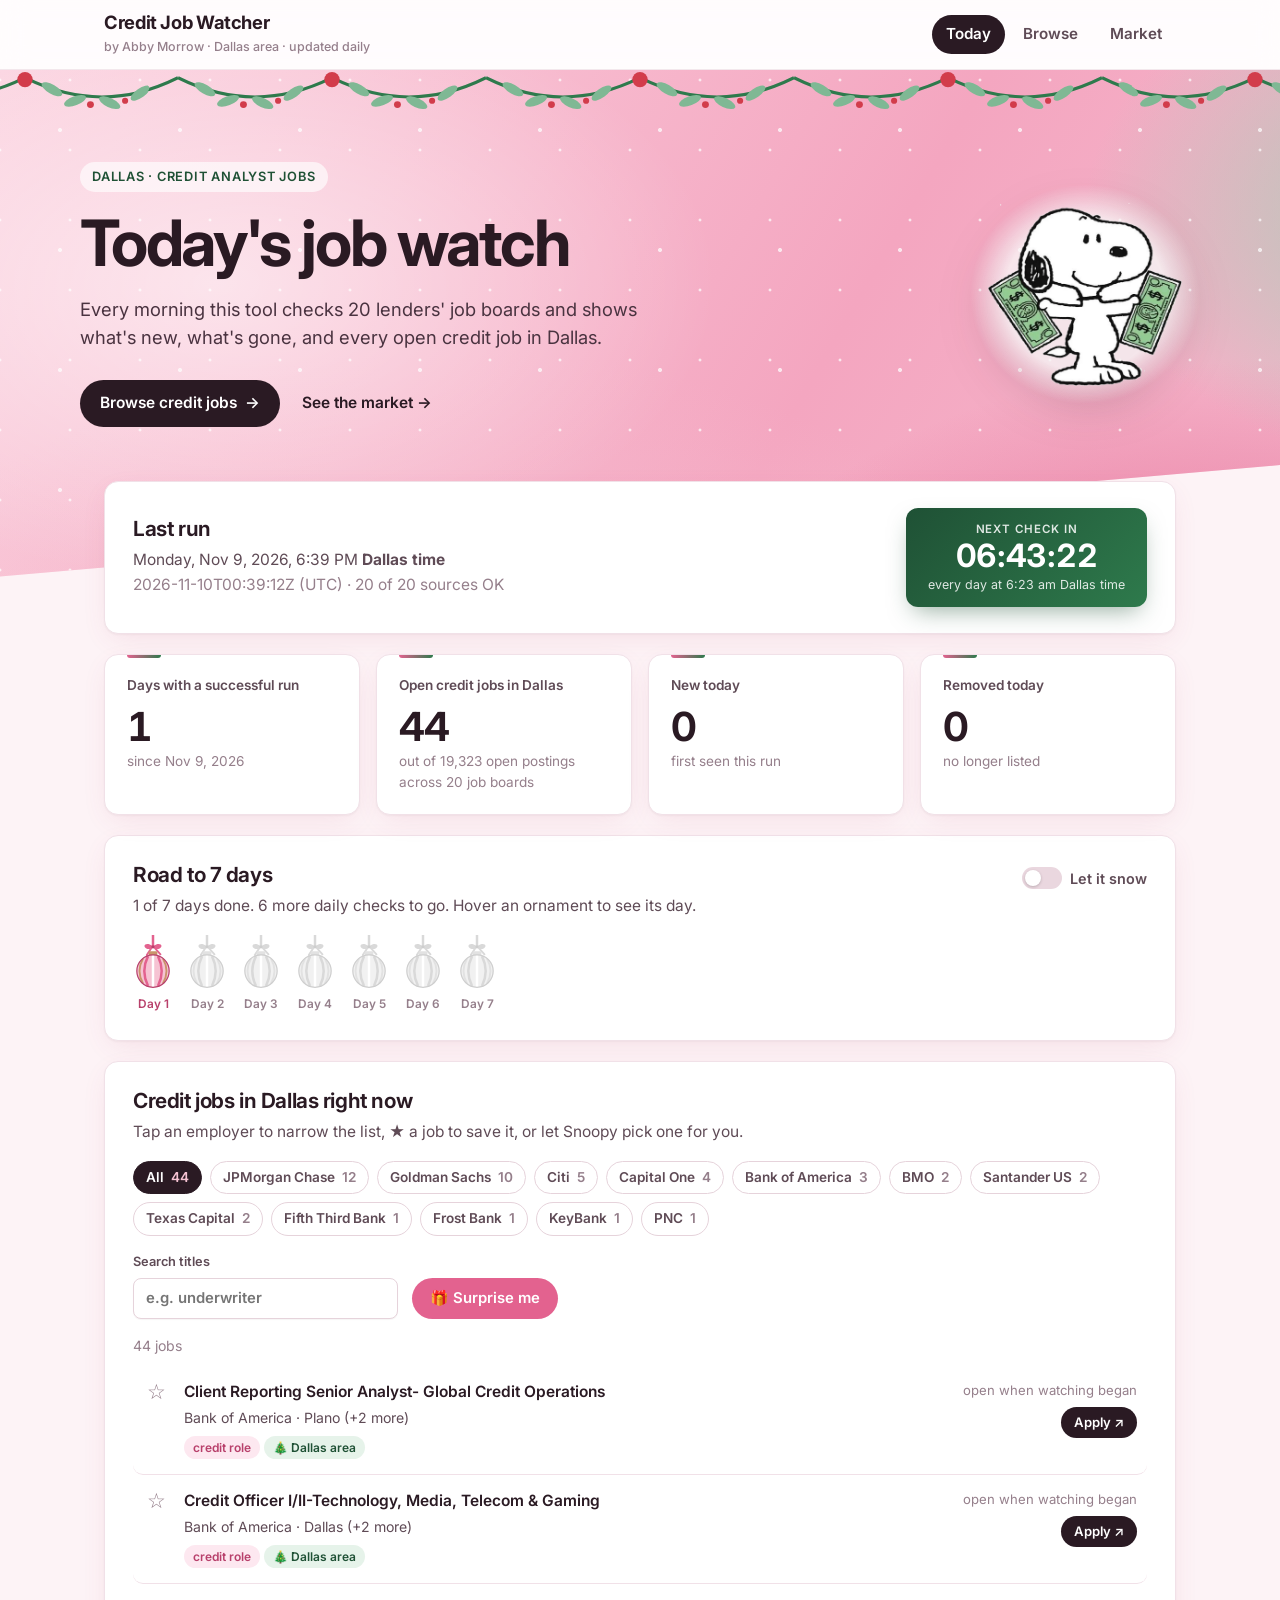
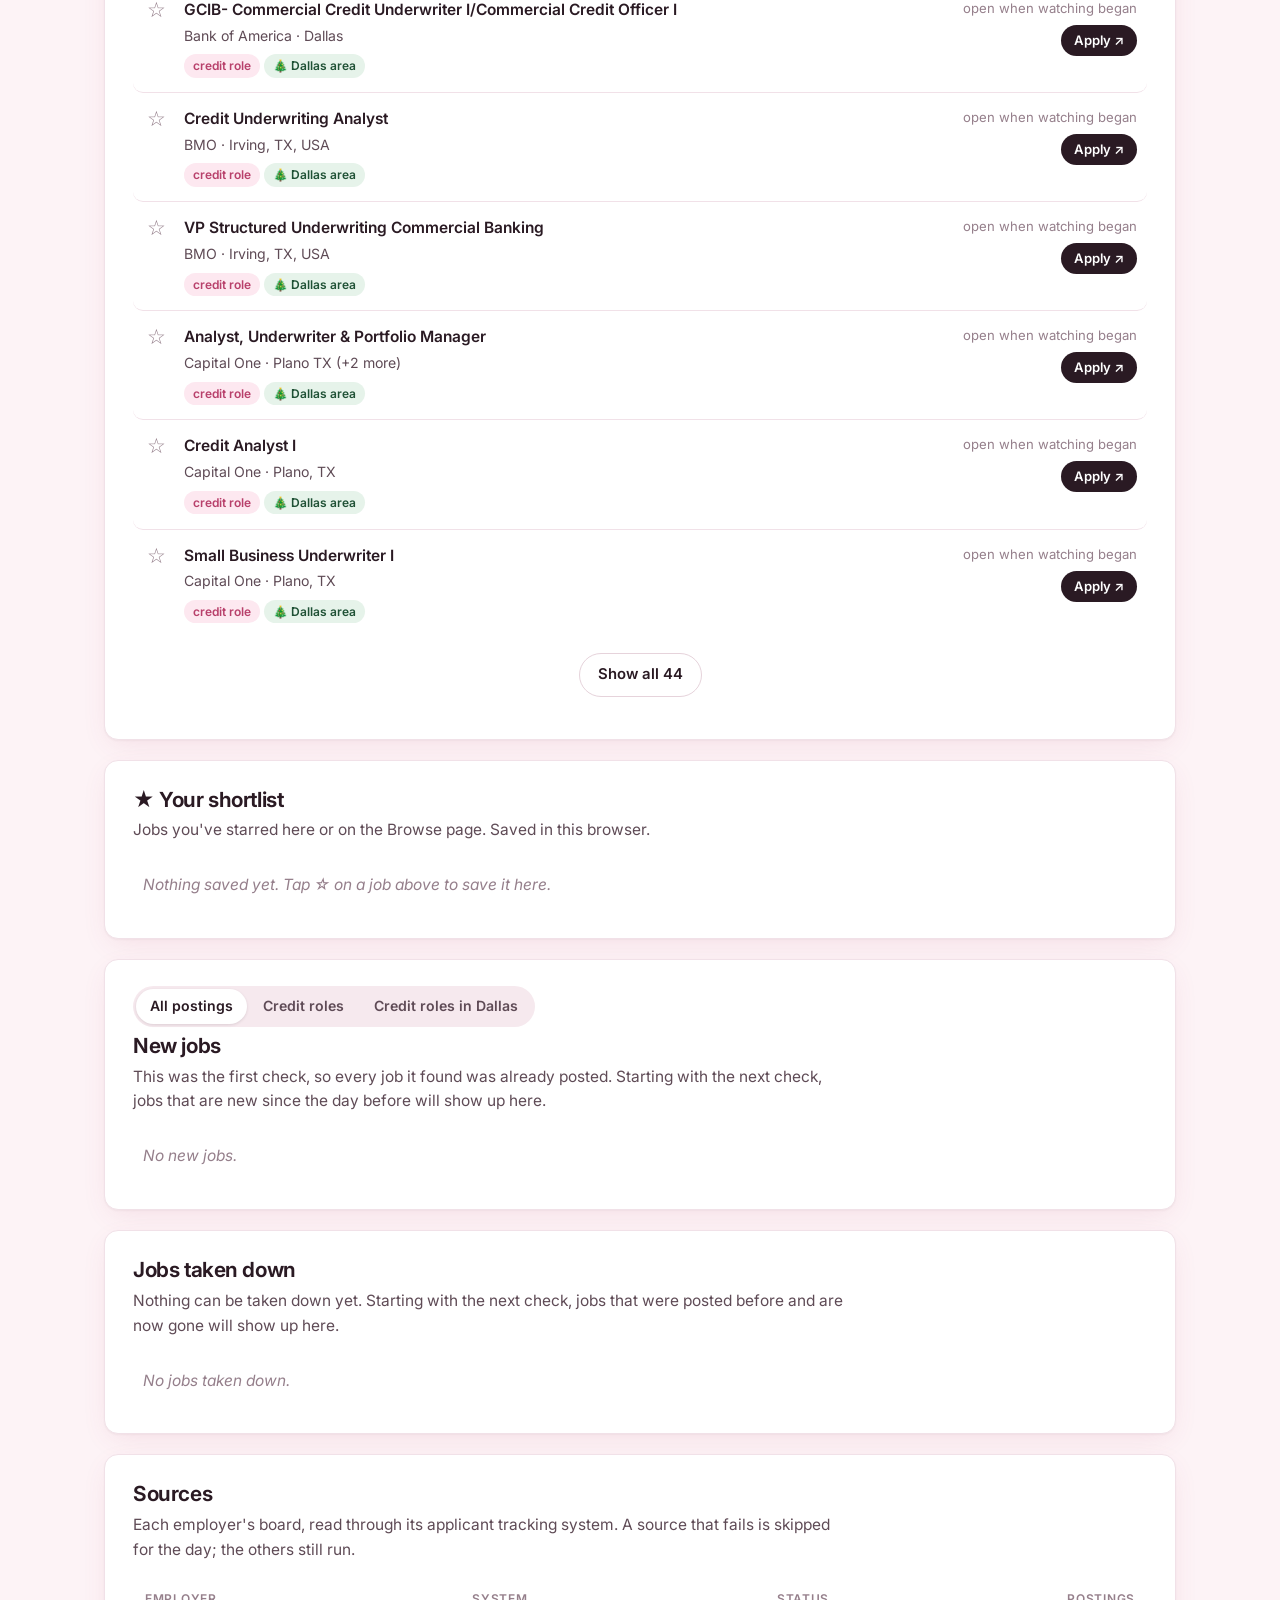
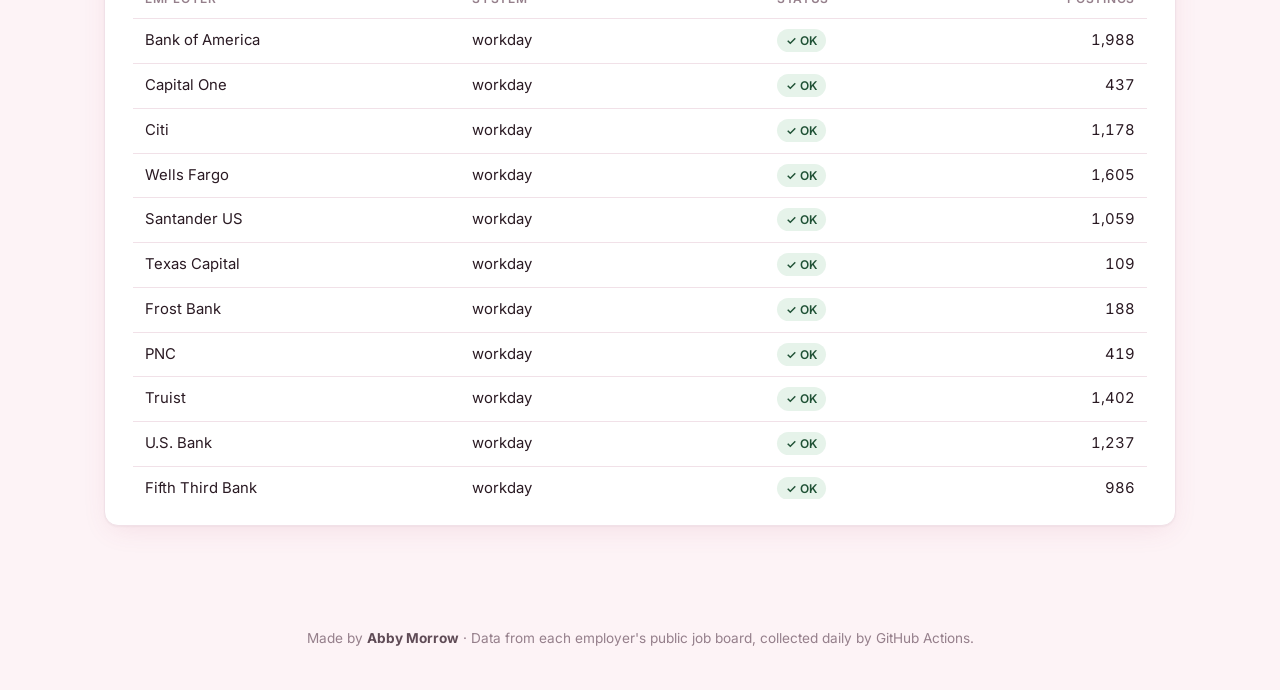
==== commit 913a53cf: "Hang the garland on the hero so it stays put when scrolling Co-Authored-By: Claude Opus 5.5 <noreply" ====
--- a/index.html
+++ b/index.html
@@ -23,9 +23,9 @@
       <a href="market.html">Market</a>
     </div>
   </div>
-  <span class="garland" aria-hidden="true"></span>
 </nav>
 <header class="hero-band">
+  <span class="garland" aria-hidden="true"></span>
   <div class="hero">
     <div class="hero-text">
       <span class="eyebrow">Dallas · Credit analyst jobs</span>
--- a/assets/style.css
+++ b/assets/style.css
@@ -59,7 +59,8 @@
 }
 .nav-links a:hover { color: var(--ink); background: rgba(227, 98, 143, .08); }
 .nav-links a[aria-current="page"] { color: var(--snow); background: var(--ink); }
-.garland { display: block; width: 100%; height: 50px; margin-bottom: -50px; position: relative; pointer-events: none;
+/* garland hangs at the top of the hero band and scrolls away with the page */
+.garland { position: absolute; top: 0; left: 0; right: 0; height: 50px; z-index: 2; pointer-events: none;
   background: url("../icons/garland.svg") repeat-x center / auto 50px; }
 
 /* ---------- hero: angled gradient band ---------- */
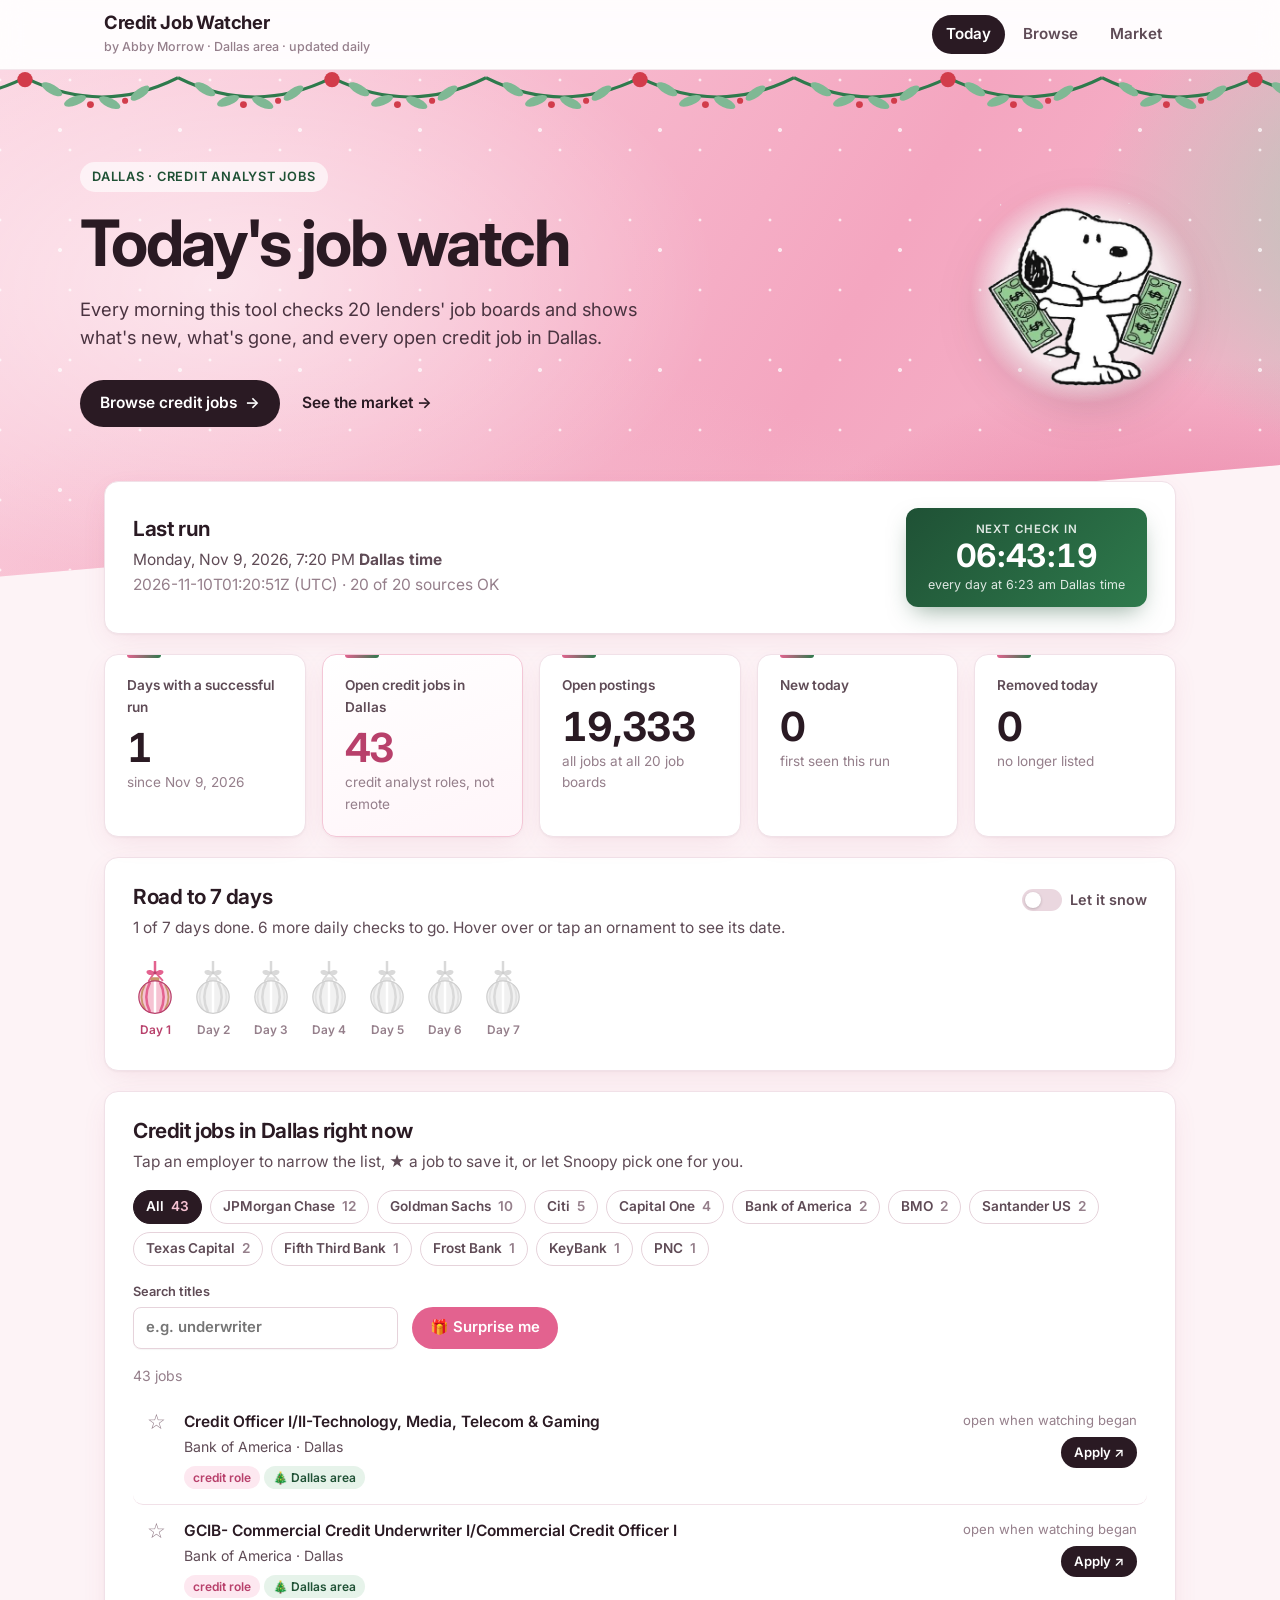
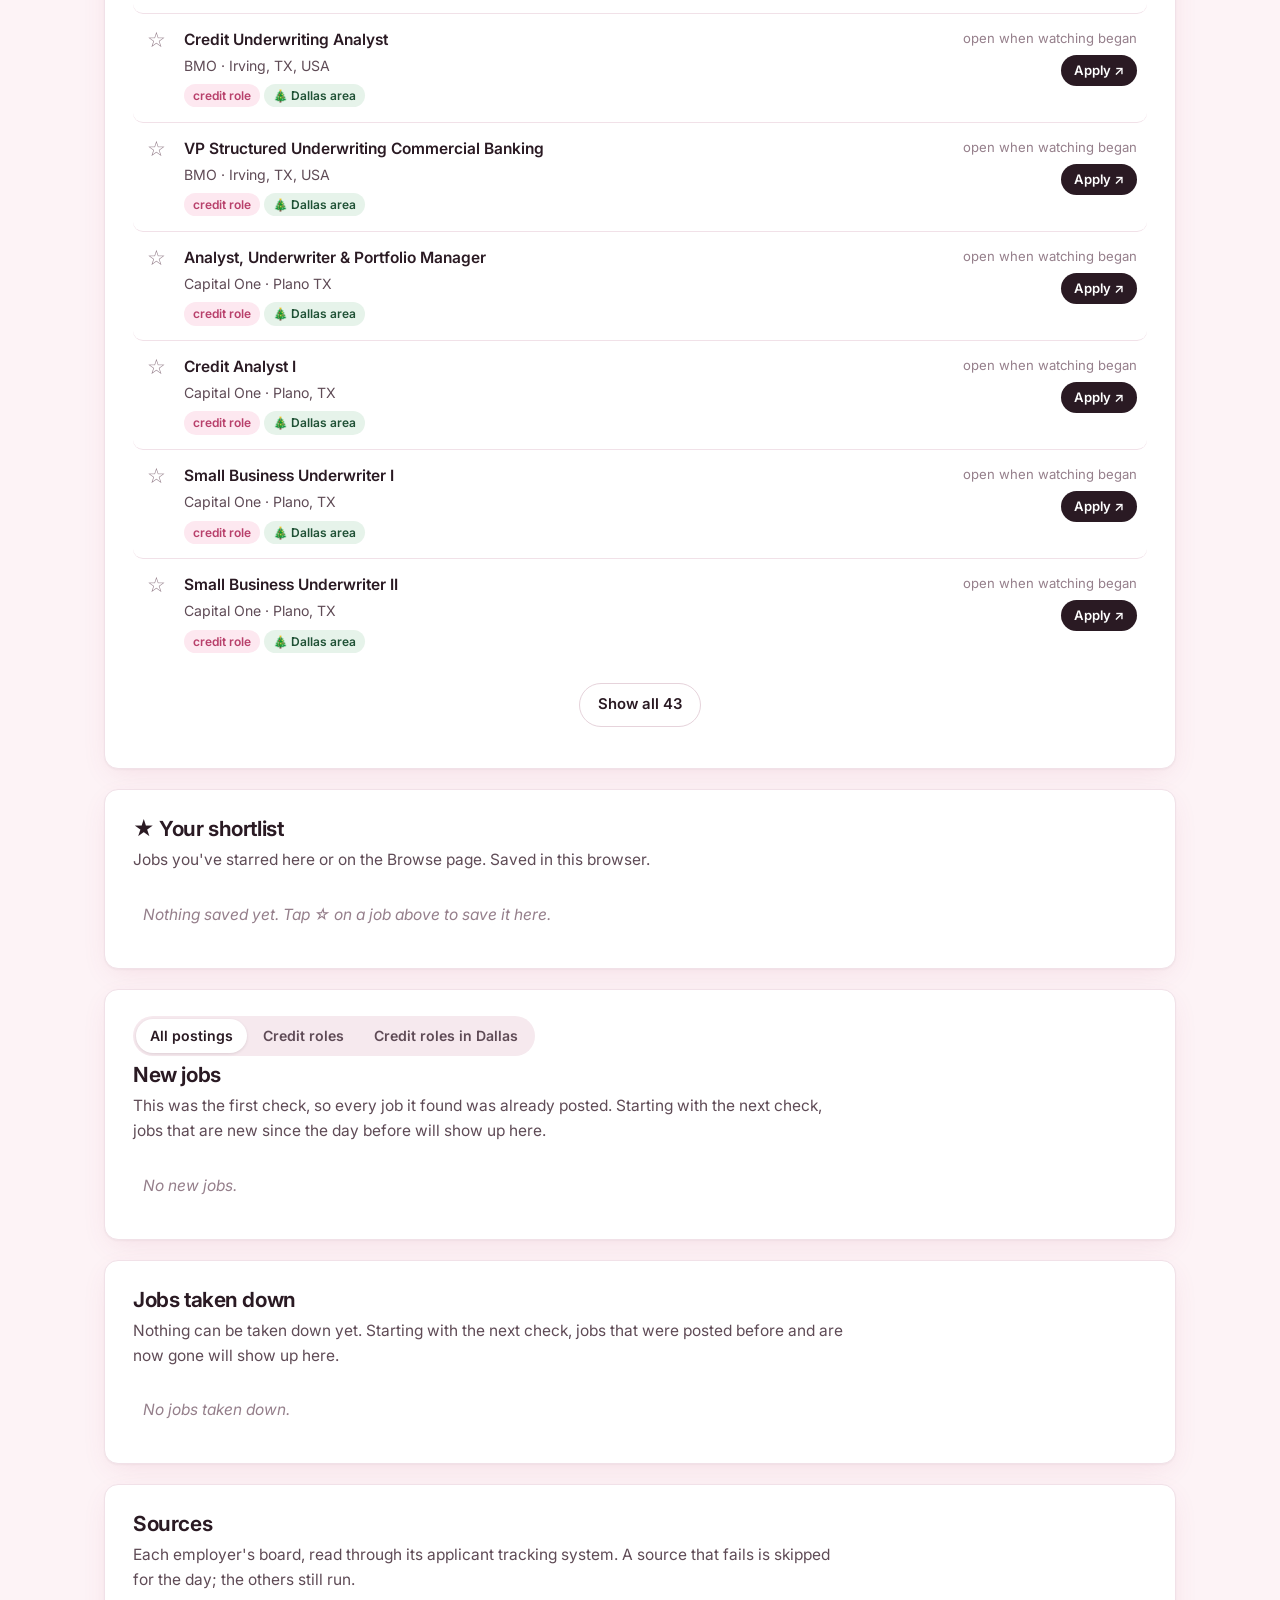
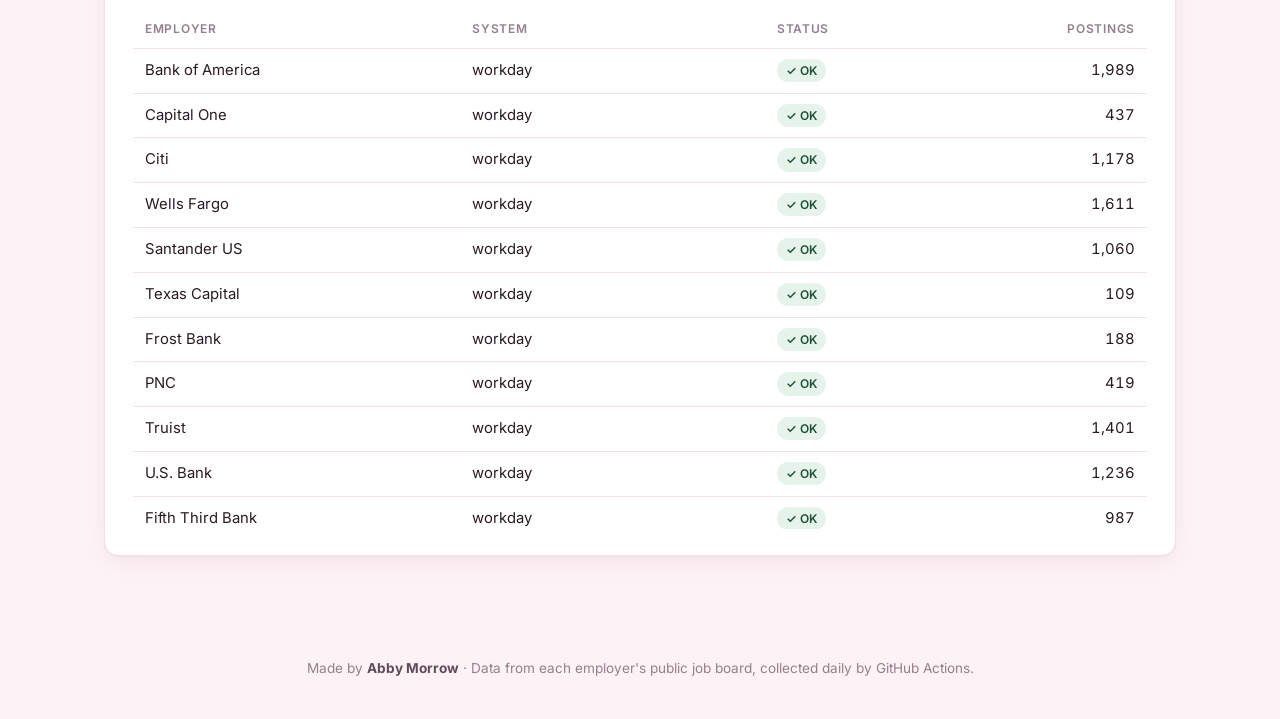
==== commit 641225d9: "Use a dollar-bill tab icon Co-Authored-By: Claude Opus 5.5 <noreply@anthropic.com> Claude-Session: h" ====
--- a/index.html
+++ b/index.html
@@ -7,7 +7,8 @@
 <meta name="description" content="A daily watch of credit analyst openings at Dallas-area lenders.">
 <meta name="theme-color" content="#e3628f">
 <link rel="manifest" href="manifest.webmanifest">
-<link rel="icon" href="icons/ornament.svg" type="image/svg+xml">
+<link rel="icon" href="icons/favicon.svg" type="image/svg+xml">
+<link rel="icon" href="icons/favicon-32.png" sizes="32x32" type="image/png">
 <link rel="apple-touch-icon" href="icons/icon-192.png">
 <link rel="preconnect" href="https://fonts.googleapis.com">
 <link rel="stylesheet" href="https://fonts.googleapis.com/css2?family=Inter:wght@400;500;600;700&display=swap">
--- a/assets/style.css
+++ b/assets/style.css
@@ -256,10 +256,29 @@
 
 .goal-head { display: flex; justify-content: space-between; align-items: center; gap: 12px; flex-wrap: wrap; }
 .ornaments { display: flex; gap: 14px; flex-wrap: wrap; }
-.orn { display: flex; flex-direction: column; align-items: center; gap: 4px; outline: none; }
+.orn {
+  position: relative; display: flex; flex-direction: column; align-items: center; gap: 4px;
+  font: inherit; background: none; border: 0; padding: 4px 2px; cursor: pointer; border-radius: 10px;
+}
+.orn:focus-visible { outline: 3px solid var(--mint); }
+.orn-tip {
+  position: absolute; bottom: calc(100% + 8px); left: 50%; transform: translate(-50%, 6px);
+  display: flex; flex-direction: column; gap: 2px; min-width: 170px; text-align: center;
+  background: var(--ink); color: var(--snow); font-size: .8rem; line-height: 1.35; font-weight: 500;
+  padding: 9px 12px; border-radius: 10px; box-shadow: 0 10px 24px rgba(42, 26, 35, .28);
+  opacity: 0; visibility: hidden; transition: opacity .15s, transform .15s, visibility .15s; z-index: 5; pointer-events: none;
+}
+.orn-tip::after { content: ""; position: absolute; top: 100%; left: 50%; margin-left: -6px; border: 6px solid transparent; border-top-color: var(--ink); }
+.orn-tip b { font-size: .85rem; }
+.orn-tip em { font-style: normal; font-weight: 600; color: #f6c3d3; }
+.orn-tip em.ok { color: var(--mint); }
+.orn:hover .orn-tip, .orn:focus-visible .orn-tip, .orn.open .orn-tip { opacity: 1; visibility: visible; transform: translate(-50%, 0); }
+.ornaments .orn:first-child .orn-tip { left: 0; transform: translate(0, 6px); }
+.ornaments .orn:first-child:hover .orn-tip, .ornaments .orn:first-child.open .orn-tip, .ornaments .orn:first-child:focus-visible .orn-tip { transform: translate(0, 0); }
+.ornaments .orn:first-child .orn-tip::after { left: 26px; }
 .orn img { width: 40px; height: 56px; filter: grayscale(1) opacity(.3); transition: filter .3s; transform-origin: top center; }
 .orn.lit img { filter: none; }
-.orn:hover img, .orn:focus-visible img { animation: swing .9s ease-in-out; }
+.orn:hover img, .orn:focus-visible img, .orn.open img { animation: swing .9s ease-in-out; }
 .orn small { font-size: .74rem; color: var(--ink-3); font-weight: 600; }
 .orn.lit small { color: var(--rose-deep); }
 @keyframes swing { 0%,100% { transform: rotate(0); } 25% { transform: rotate(12deg); } 75% { transform: rotate(-10deg); } }
@@ -313,3 +332,11 @@
   .hero-band { animation: none; }
   .orn:hover img, .mascot.hop, .jobs li.picked { animation: none; }
 }
+
+/* rubric fixes: featured tile, remote fold, source notes */
+.tile-feature { background: linear-gradient(160deg, #fff 0%, #fff5f9 100%); border-color: #f4c7d7; }
+.tile-feature .value { color: var(--rose-deep); }
+details.remote-more { margin-top: 10px; font-size: .9rem; }
+details.remote-more summary { cursor: pointer; color: var(--ink-3); font-weight: 600; padding: 6px 0; }
+details.remote-more summary:hover { color: var(--rose-deep); }
+.src-note { font-size: .78rem; color: #9c5a24; margin-top: 4px; max-width: 280px; }
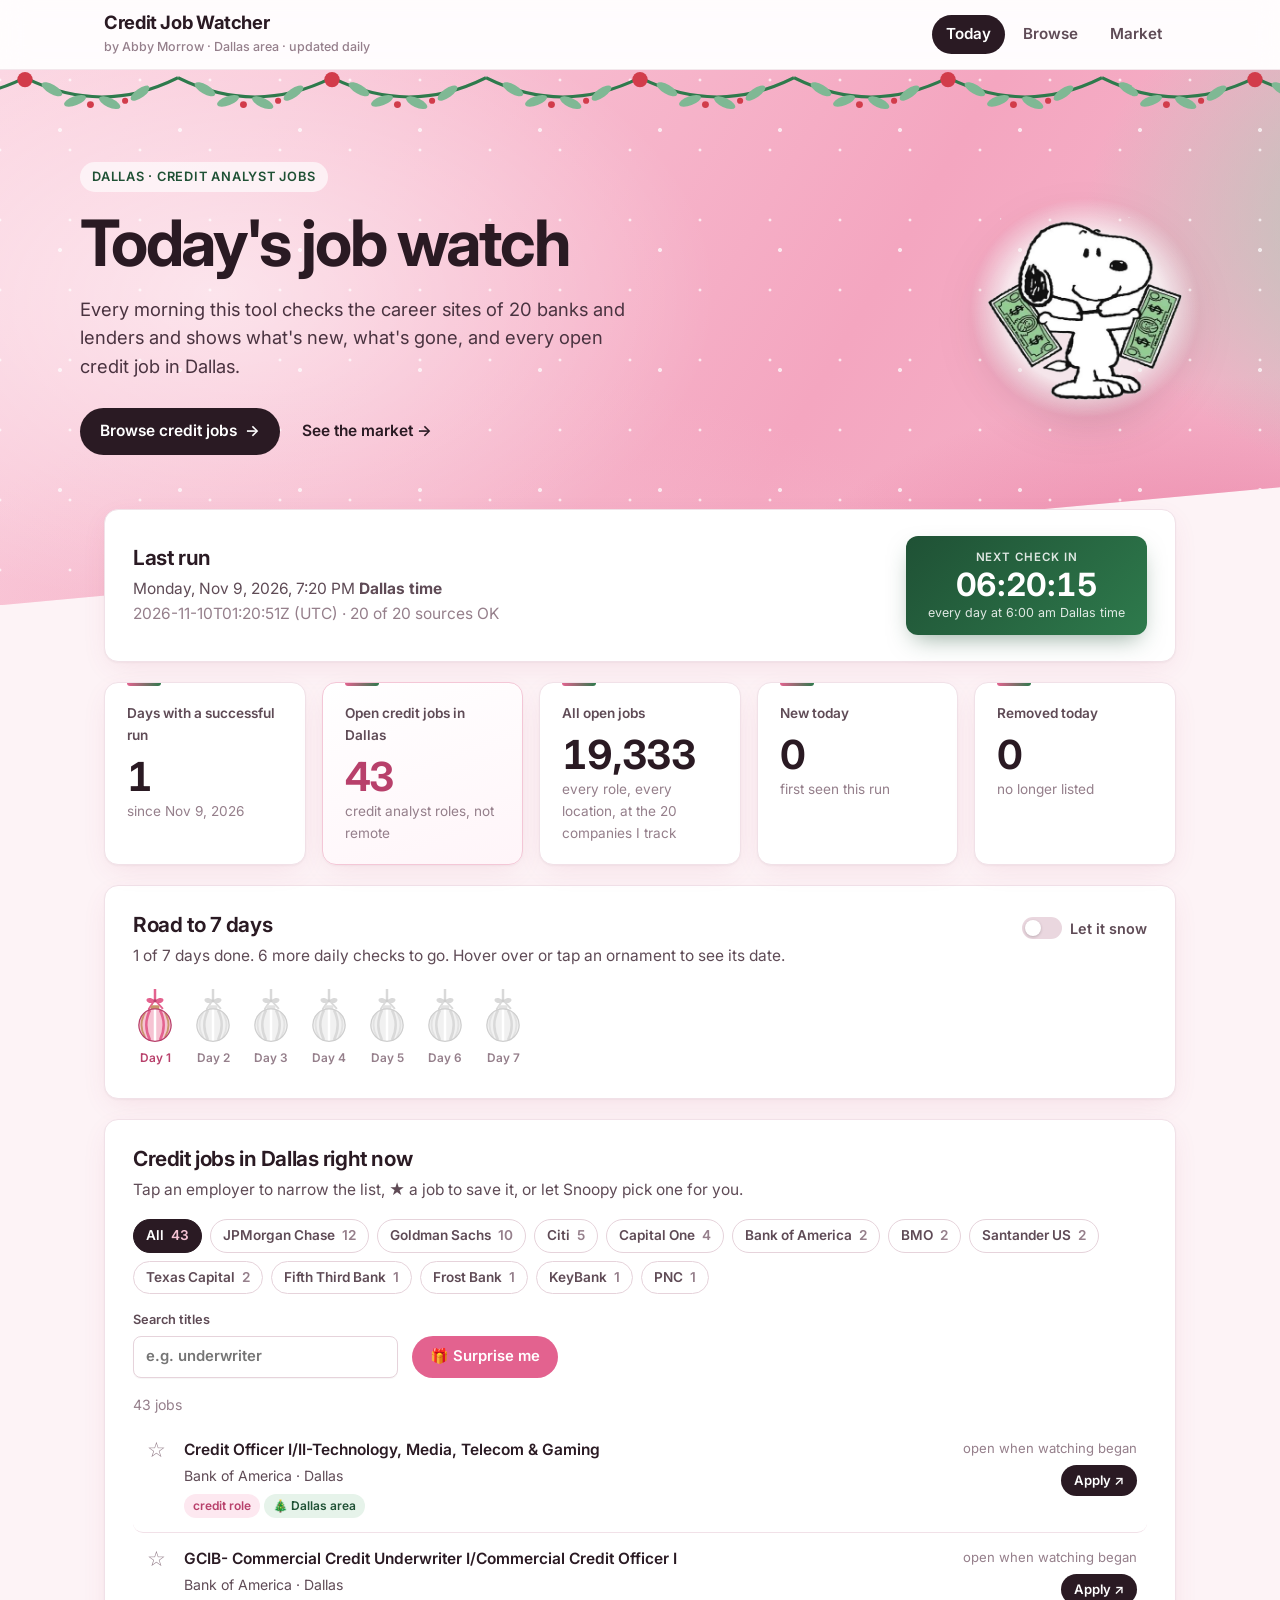
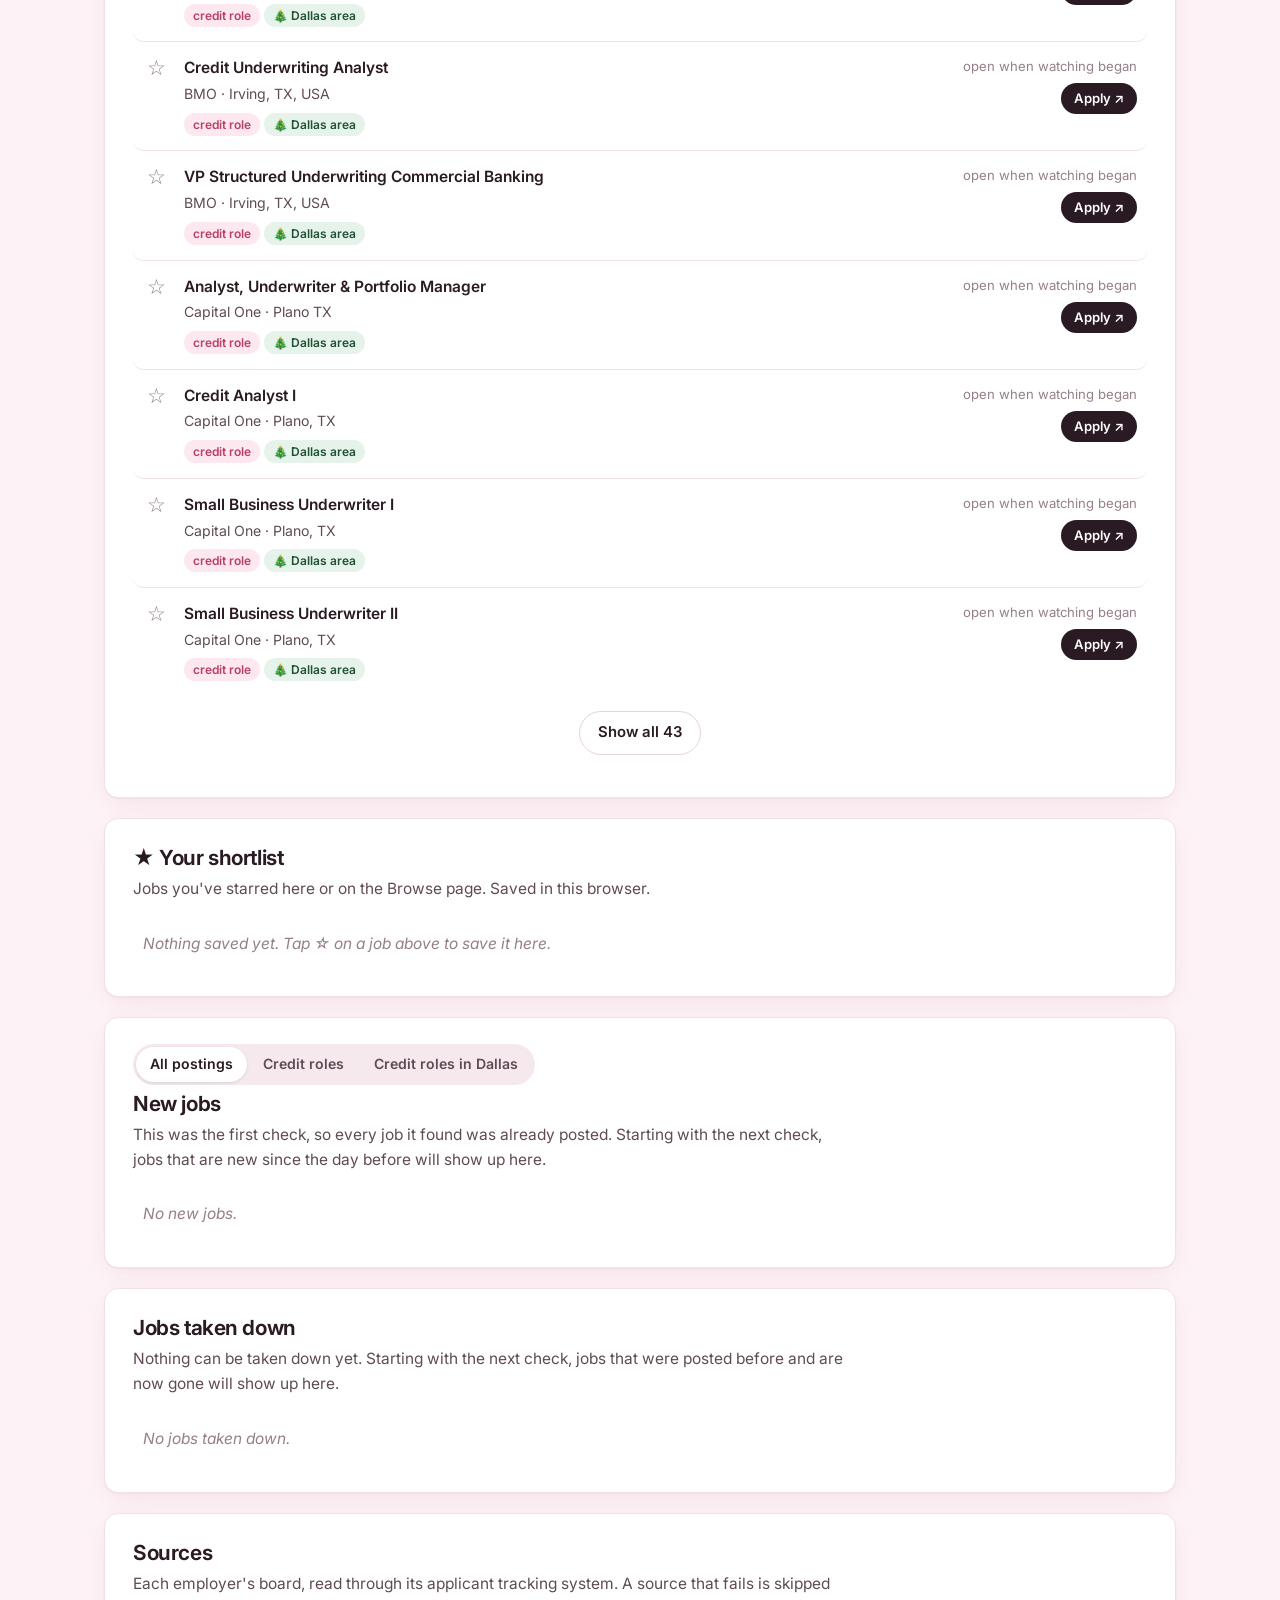
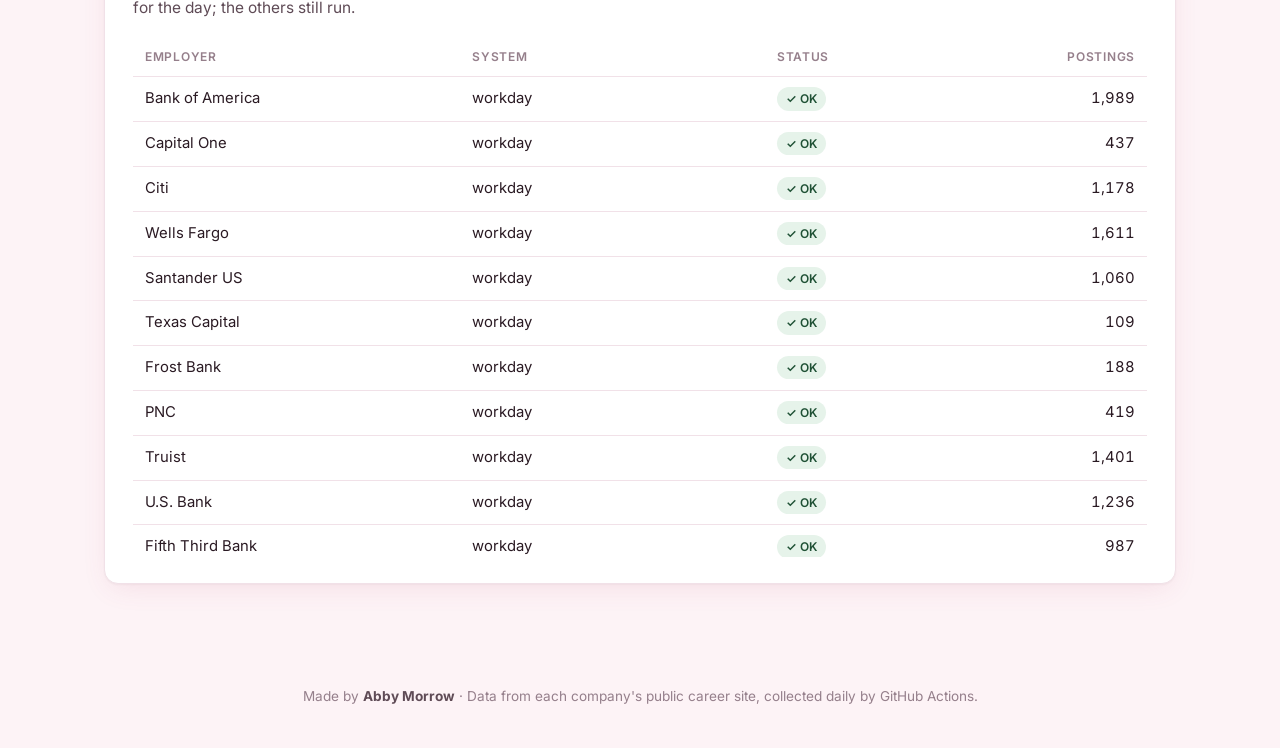
==== commit ea839fc0: "Reword the all-open-jobs tile and the hero in plain words Co-Authored-By: Claude Opus 5.5 <noreply@a" ====
--- a/index.html
+++ b/index.html
@@ -31,7 +31,7 @@
     <div class="hero-text">
       <span class="eyebrow">Dallas · Credit analyst jobs</span>
       <h1>Today's job watch</h1>
-      <p>Every morning this tool checks 20 lenders' job boards and shows what's new, what's gone, and every open credit job in Dallas.</p>
+      <p>Every morning this tool checks the career sites of 20 banks and lenders and shows what's new, what's gone, and every open credit job in Dallas.</p>
       <div class="hero-cta"><a class="btn-primary" href="browse.html">Browse credit jobs <span>→</span></a><a class="btn-link" href="market.html">See the market <span>→</span></a></div>
     </div>
     <img class="mascot" src="assets/snoopy.png" alt="Snoopy holding money" onerror="this.src='icons/ornament.svg';this.onerror=null">
@@ -41,7 +41,7 @@
 <div class="offline-note">You're offline: showing the last data this device loaded.</div>
 <div id="app"><p class="empty">Loading…</p></div>
 </main>
-<footer>Made by <b>Abby Morrow</b> · Data from each employer's public job board, collected daily by GitHub Actions.</footer>
+<footer>Made by <b>Abby Morrow</b> · Data from each company's public career site, collected daily by GitHub Actions.</footer>
 <script src="assets/common.js"></script>
 <script src="assets/charts.js"></script>
 <script src="assets/today.js"></script>
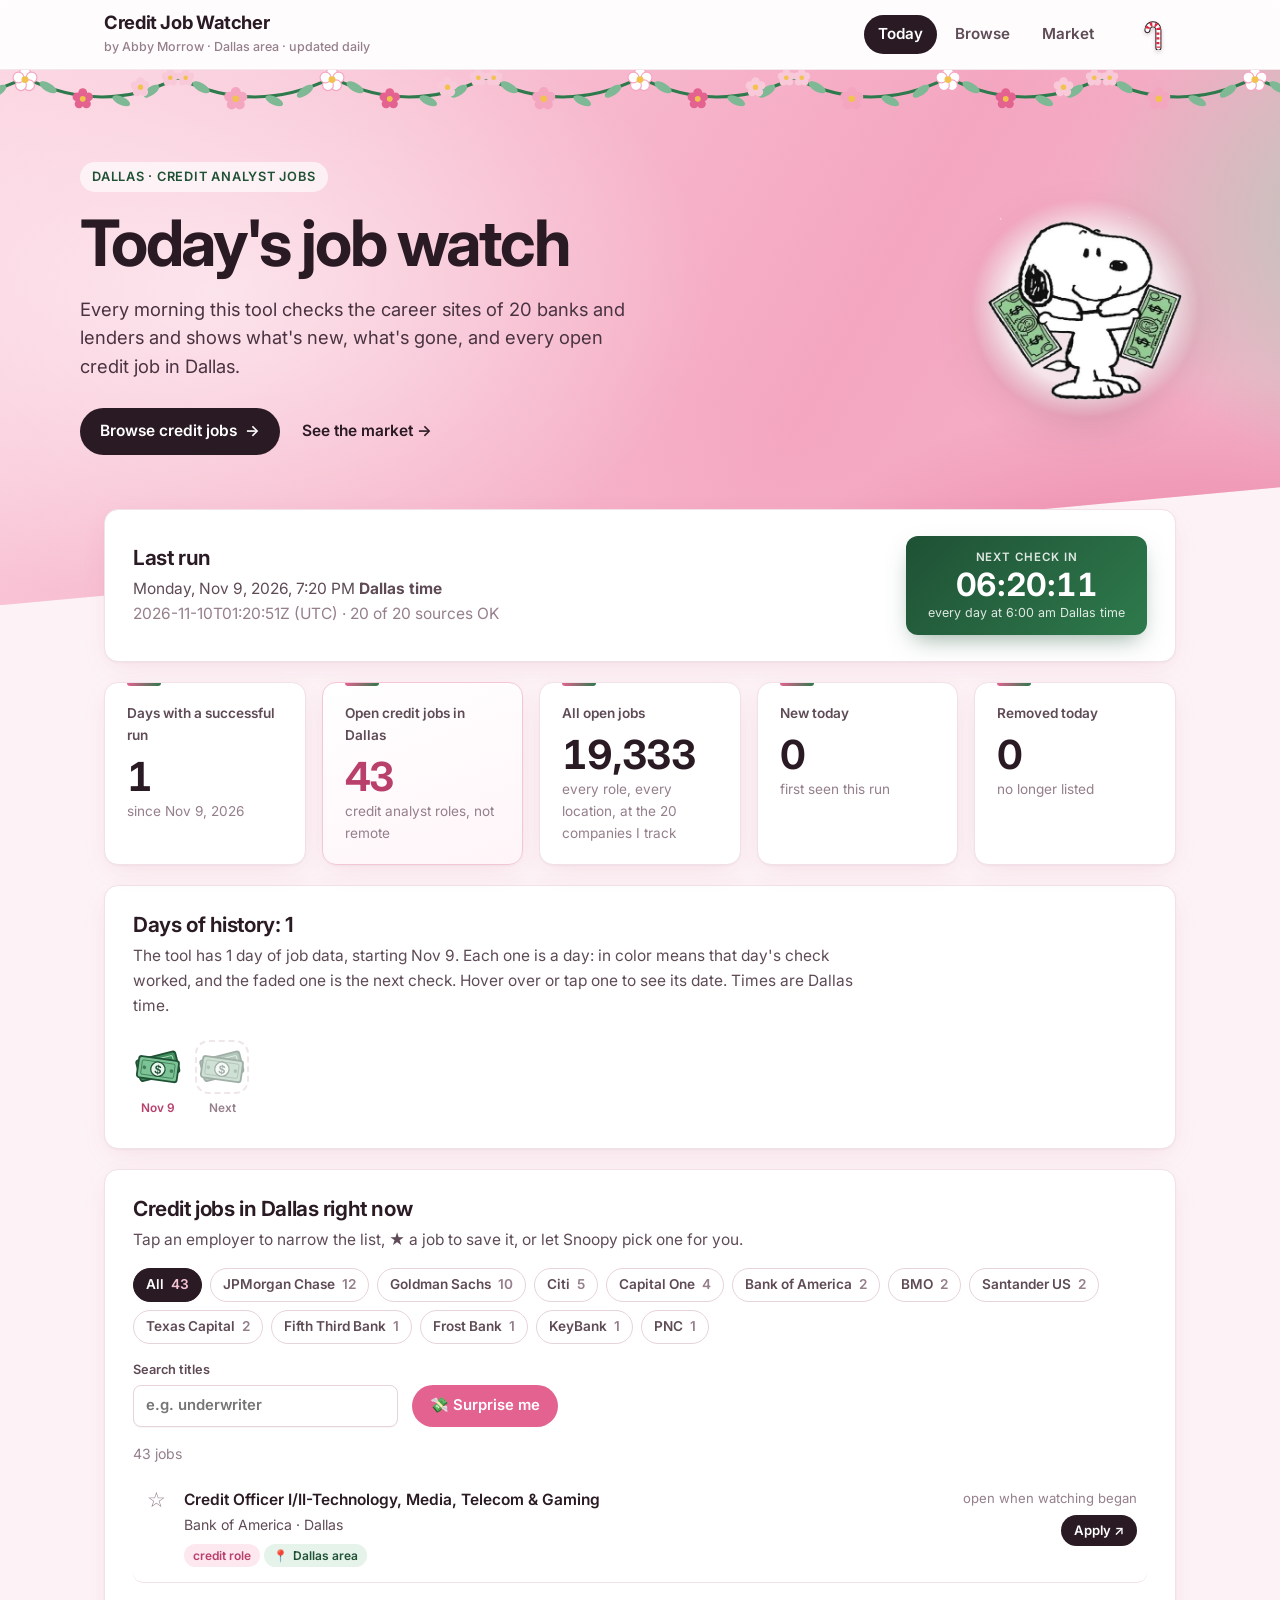
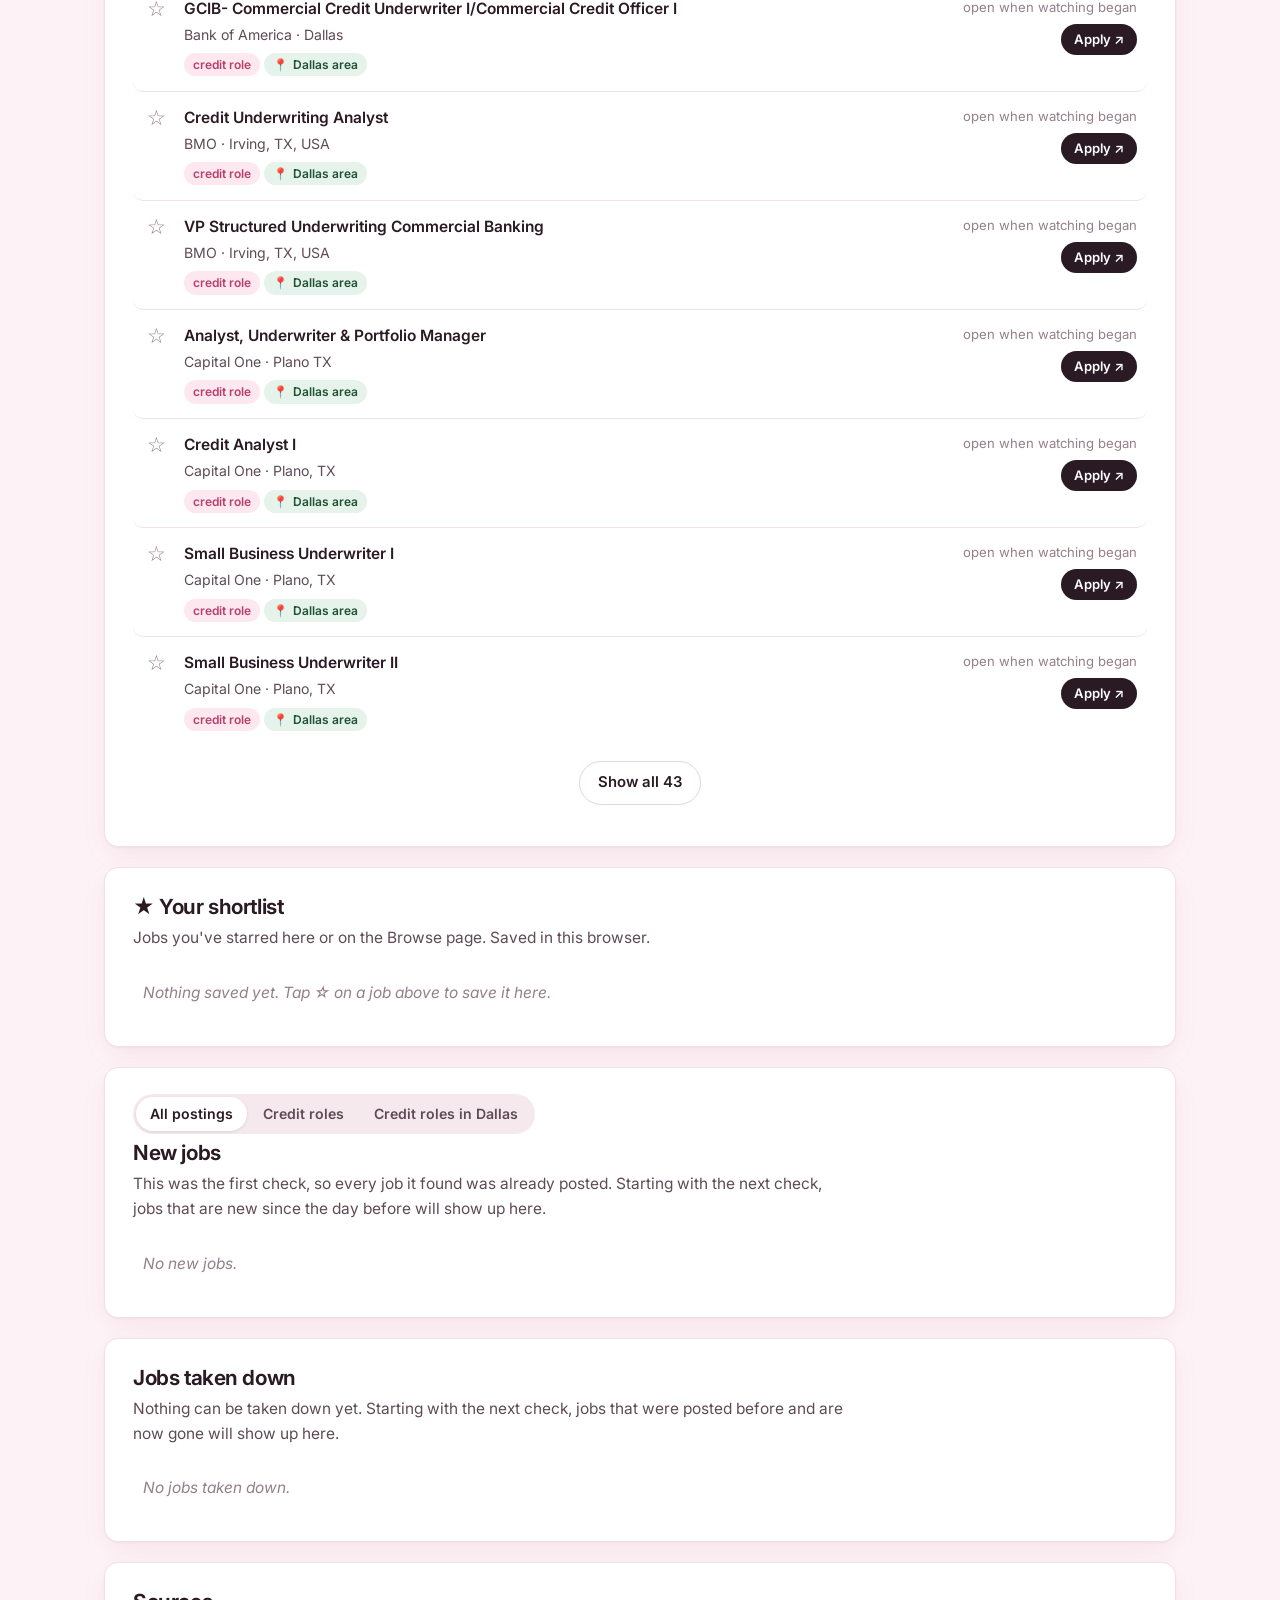
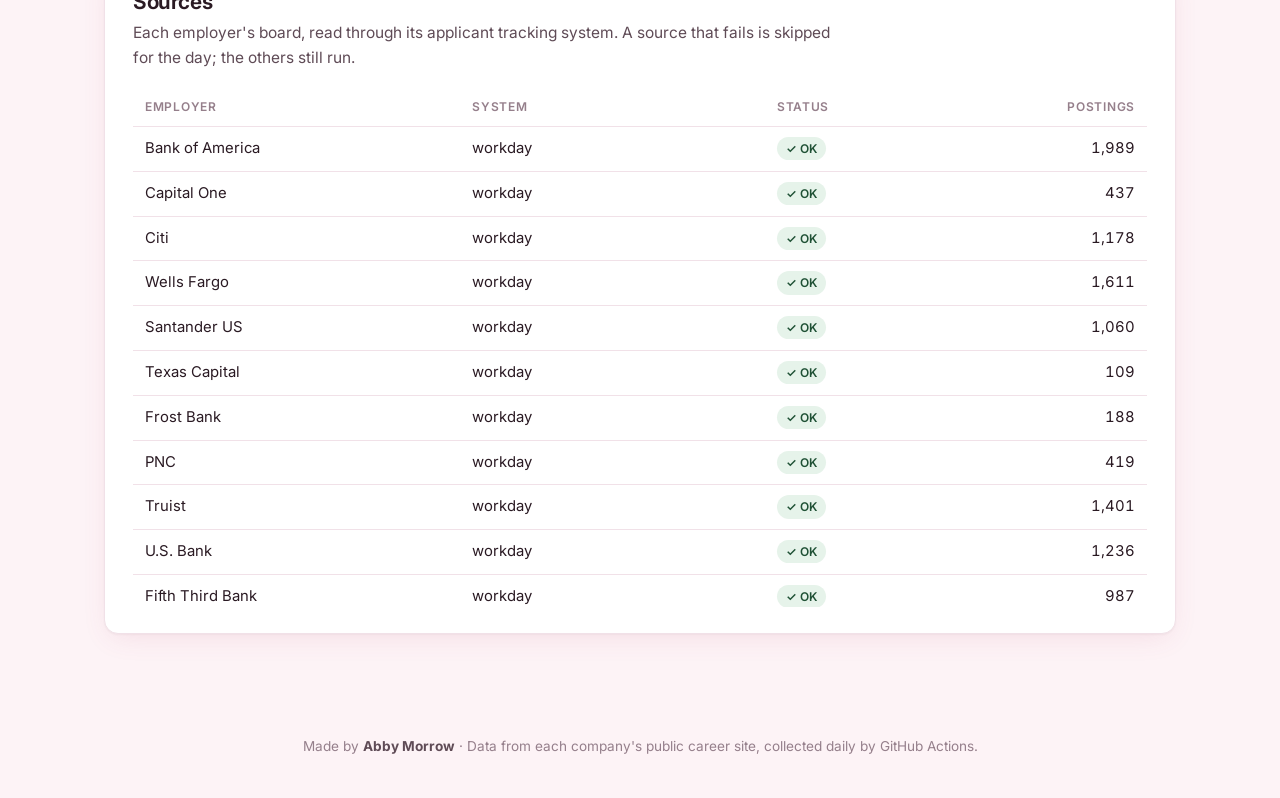
==== commit 612fb312: "Plain light mode (flowers, money); Christmas touches only after the candy cane is clicked; flip the " ====
--- a/index.html
+++ b/index.html
@@ -34,7 +34,7 @@
       <p>Every morning this tool checks the career sites of 20 banks and lenders and shows what's new, what's gone, and every open credit job in Dallas.</p>
       <div class="hero-cta"><a class="btn-primary" href="browse.html">Browse credit jobs <span>→</span></a><a class="btn-link" href="market.html">See the market <span>→</span></a></div>
     </div>
-    <img class="mascot" src="assets/snoopy.png" alt="Snoopy holding money" onerror="this.src='icons/ornament.svg';this.onerror=null">
+    <img class="mascot" src="assets/snoopy.png" alt="Snoopy holding money" onerror="this.src='icons/favicon.svg';this.onerror=null">
   </div>
 </header>
 <main>
--- a/assets/style.css
+++ b/assets/style.css
@@ -61,7 +61,8 @@
 .nav-links a[aria-current="page"] { color: var(--snow); background: var(--ink); }
 /* garland hangs at the top of the hero band and scrolls away with the page */
 .garland { position: absolute; top: 0; left: 0; right: 0; height: 50px; z-index: 2; pointer-events: none;
-  background: url("../icons/garland.svg") repeat-x center / auto 50px; }
+  background: url("../icons/flower-garland.svg") repeat-x center / auto 50px; }
+body.festive .garland { background-image: url("../icons/garland.svg"); } /* mistletoe in Christmas mode */
 
 /* ---------- hero: angled gradient band ---------- */
 .hero-band {
@@ -77,8 +78,8 @@
   animation: drift 18s ease-in-out infinite alternate;
   clip-path: polygon(0 0, 100% 0, 100% 78%, 0 100%);
 }
-.hero-band::after { /* soft falling-snow speckle */
-  content: ""; position: absolute; inset: 0; pointer-events: none; opacity: .7;
+.hero-band::after { /* soft falling-snow speckle (Christmas mode only) */
+  content: ""; position: absolute; inset: 0; pointer-events: none; opacity: 0; transition: opacity .35s;
   background-image:
     radial-gradient(circle, #fff 0 1.6px, transparent 2.4px),
     radial-gradient(circle, #fff 0 1.1px, transparent 1.8px);
@@ -113,8 +114,9 @@
 .btn-link { color: var(--ink); font-weight: 600; text-decoration: none; }
 .btn-link:hover { color: var(--rose-deep); }
 
+.hero { --pad: 18px; }
 .mascot {
-  width: 230px; height: auto; flex-shrink: 0; padding: 18px;
+  width: 230px; height: auto; flex-shrink: 0; padding: var(--pad);
   background: radial-gradient(closest-side, rgba(255, 255, 255, .75) 70%, rgba(255, 255, 255, 0) 100%);
   filter: drop-shadow(0 14px 22px rgba(42, 26, 35, .18));
 }
@@ -321,7 +323,8 @@
 @media (max-width: 720px) {
   .hero-band { padding: 76px 20px 120px; clip-path: polygon(0 0, 100% 0, 100% 88%, 0 100%); }
   .hero { flex-direction: column-reverse; align-items: flex-start; gap: 8px; }
-  .mascot { width: 150px; padding: 10px; }
+  .hero { --pad: 10px; }
+  .mascot { width: 150px; }
   main { margin-top: -70px; padding: 0 16px 56px; }
   .card { padding: 20px; }
   .jobs li { grid-template-columns: auto 1fr; }
@@ -340,3 +343,176 @@
 details.remote-more summary { cursor: pointer; color: var(--ink-3); font-weight: 600; padding: 6px 0; }
 details.remote-more summary:hover { color: var(--rose-deep); }
 .src-note { font-size: .78rem; color: #9c5a24; margin-top: 4px; max-width: 280px; }
+
+/* days of history: missed days and the upcoming check */
+.orn.missed img { filter: grayscale(1) opacity(.3); }
+.orn.next img { filter: grayscale(.4) opacity(.45); outline: 2px dashed #e7c3d1; outline-offset: 3px; border-radius: 50% 50% 40% 40%; }
+.orn.next small { color: var(--ink-3); }
+.ornaments .orn:last-child .orn-tip { left: auto; right: 0; transform: translate(0, 6px); }
+.ornaments .orn:last-child:hover .orn-tip, .ornaments .orn:last-child.open .orn-tip, .ornaments .orn:last-child:focus-visible .orn-tip { transform: translate(0, 0); }
+.ornaments .orn:last-child .orn-tip::after { left: auto; right: 14px; }
+
+/* ---------- Festive toggle: a bouncing candy cane in the top-right of the nav ---------- */
+.festive-toggle {
+  margin-left: 6px; width: 44px; height: 44px; padding: 0; border: 0; background: none; cursor: pointer;
+  border-radius: 50%; display: grid; place-items: center; transition: background .2s;
+}
+.festive-toggle:hover { background: rgba(227, 98, 143, .1); }
+.festive-toggle:focus-visible { outline: 3px solid var(--mint); outline-offset: 2px; }
+.cane {
+  width: 22px; height: 31px; transform-origin: 50% 100%;
+  animation: cane-bounce 1.4s cubic-bezier(.28, .84, .42, 1) infinite;
+  filter: drop-shadow(0 2px 2px rgba(42, 26, 35, .2));
+}
+@keyframes cane-bounce {
+  0%, 100% { transform: translateY(0) rotate(-8deg) scale(1, 1); }
+  10%      { transform: translateY(0) rotate(-8deg) scale(1.1, .88); }
+  40%      { transform: translateY(-9px) rotate(8deg) scale(.95, 1.06); }
+  55%      { transform: translateY(-9px) rotate(10deg) scale(1, 1); }
+  85%      { transform: translateY(0) rotate(-6deg) scale(1.06, .94); }
+}
+.festive-toggle.boing .cane { animation: cane-spin .6s ease-out, cane-bounce 1.4s cubic-bezier(.28, .84, .42, 1) .6s infinite; }
+@keyframes cane-spin { 0% { transform: translateY(0) rotate(0); } 50% { transform: translateY(-14px) rotate(200deg); } 100% { transform: translateY(0) rotate(352deg); } }
+body.festive .festive-toggle:hover { background: rgba(255, 210, 120, .12); }
+body.festive .cane { filter: drop-shadow(0 0 6px rgba(255, 210, 120, .9)) drop-shadow(0 0 2px rgba(255, 255, 255, .8)); }
+
+/* string of Christmas lights hanging under the nav bar */
+.lights {
+  display: none; position: absolute; left: 0; right: 0; top: 100%; height: 22px; pointer-events: none;
+  justify-content: space-around; align-items: flex-start; padding: 0 6px;
+}
+.lights::before { /* the wire */
+  content: ""; position: absolute; left: 0; right: 0; top: 2px; height: 8px;
+  background: radial-gradient(ellipse 14px 8px at 50% 0, transparent 70%, #24563a 72%, #24563a 86%, transparent 88%) repeat-x 0 0 / 26px 8px;
+  opacity: .8;
+}
+.lights i, #light-frame i {
+  position: relative; width: 8px; height: 12px; margin-top: 6px; border-radius: 50% 50% 45% 45%;
+  background: var(--bulb); box-shadow: 0 0 6px 2px var(--bulb), 0 0 16px 4px var(--bulb-glow);
+  animation: twinkle 1.6s ease-in-out infinite alternate;
+}
+.lights i::before, #light-frame i::before { /* bulb cap */
+  content: ""; position: absolute; top: -3px; left: 2px; width: 4px; height: 4px; border-radius: 1px; background: #3b4a3f;
+}
+.lights i:nth-child(5n+1), #light-frame i:nth-child(5n+1) { --bulb: #ff5d7d; --bulb-glow: rgba(255, 93, 125, .55); }
+.lights i:nth-child(5n+2), #light-frame i:nth-child(5n+2) { --bulb: #ffd166; --bulb-glow: rgba(255, 209, 102, .55); }
+.lights i:nth-child(5n+3), #light-frame i:nth-child(5n+3) { --bulb: #5fd38d; --bulb-glow: rgba(95, 211, 141, .55); }
+.lights i:nth-child(5n+4), #light-frame i:nth-child(5n+4) { --bulb: #ff9fc0; --bulb-glow: rgba(255, 159, 192, .55); }
+.lights i:nth-child(5n+5), #light-frame i:nth-child(5n+5) { --bulb: #fff4d6; --bulb-glow: rgba(255, 244, 214, .6); }
+@keyframes twinkle { from { opacity: 1; filter: brightness(1.15); } to { opacity: .45; filter: brightness(.8); } }
+body.festive .lights { display: flex; }
+
+/* Snoopy's Santa hat */
+.mascot-wrap { position: relative; display: inline-block; flex-shrink: 0; line-height: 0; }
+.mascot-wrap.hop { animation: hop .6s ease-out; }
+/* Measured on snoopy.png (420x397): top of head y=12, eyes y=72-86, head x=100-280.
+   The hat's fur band (72% of the hat's width, bottom at 90% of its height) rests on the
+   crown with its bottom edge at y=52, above the eyes. Sizes are fractions of the picture
+   (the img box minus its padding) so it lines up at every screen size. */
+.santa-hat {
+  --img-w: calc(100% - 2 * var(--pad));
+  position: absolute; pointer-events: none;
+  width: calc(var(--img-w) * 0.60);
+  left: calc(var(--pad) + var(--img-w) * 0.212);
+  bottom: calc(100% - var(--pad) - (100% - 2 * var(--pad)) * 0.184); /* band edge at y=52; the svg has 10% empty below the band */
+  transform: rotate(-6deg) translateY(-14px) scale(.85); transform-origin: 42% 90%;
+  opacity: 0; transition: opacity .3s, transform .35s cubic-bezier(.3, 1.6, .5, 1);
+  filter: drop-shadow(0 3px 4px rgba(42, 26, 35, .25));
+}
+body.festive .santa-hat { opacity: 1; transform: rotate(-6deg) translateY(0) scale(1); }
+
+@media (max-width: 720px) {
+  .lights i:nth-child(n+25) { display: none; }
+}
+@media (prefers-reduced-motion: reduce) {
+  .lights i, #light-frame i { animation: none; }
+  .cane, .festive-toggle.boing .cane { animation: none; }
+}
+
+/* ---------- Dark mode: when the lights-and-snow toggle is on, the site goes dark so the
+   Christmas lights, snow and Snoopy's hat glow against it. ---------- */
+body { transition: background-color .35s, color .35s; }
+body.festive {
+  --pink-bg: #160e13;
+  --cream: #21161d;          /* cards */
+  --snow: #2b1e26;           /* inputs, light chips */
+  --ink: #f7e9f0;
+  --ink-2: #d4bcc8;
+  --ink-3: #a38c98;
+  --line: #3a2832;
+  --rose: #f07aa3;
+  --rose-deep: #ff9cbf;
+  --green: #3f9c64;
+  --mint: #6fbf8f;
+  --shadow: 0 1px 2px rgba(0, 0, 0, .4), 0 10px 30px -8px rgba(0, 0, 0, .6);
+  --shadow-hover: 0 2px 4px rgba(0, 0, 0, .45), 0 18px 40px -10px rgba(240, 122, 163, .25);
+  color-scheme: dark;
+}
+body.festive .nav { background: rgba(22, 14, 19, .82); border-bottom-color: #3a2832; }
+body.festive .hero-band {
+  background:
+    radial-gradient(40% 60% at 12% 30%, rgba(240, 122, 163, .18), transparent 70%),
+    radial-gradient(35% 55% at 85% 20%, rgba(63, 156, 100, .35) 0%, transparent 70%),
+    radial-gradient(45% 70% at 70% 90%, rgba(184, 64, 107, .55) 0%, transparent 70%),
+    radial-gradient(50% 80% at 25% 95%, rgba(90, 30, 60, .7) 0%, transparent 70%),
+    linear-gradient(120deg, #2a1420 0%, #3a1a2b 45%, #1c2a22 100%);
+  background-size: 140% 140%;
+}
+body.festive .hero-band::after { opacity: .45; }
+
+body.festive .eyebrow { background: rgba(255, 255, 255, .1); color: #a9e2c0; }
+body.festive .hero p { color: #e2cbd6; }
+body.festive .btn-primary { background: #f7e9f0; color: #21161d; }
+body.festive .btn-primary:hover { background: var(--rose); color: #21161d; }
+body.festive .mascot { background: radial-gradient(closest-side, rgba(255, 255, 255, .22) 70%, rgba(255, 255, 255, 0) 100%); }
+body.festive tbody tr:hover td, body.festive .jobs li:hover, body.festive .btn.ghost:hover { background: #2c1e27; }
+body.festive .pill.ok, body.festive .pill.dfw { background: rgba(63, 156, 100, .2); color: #a9e2c0; }
+body.festive .pill.fail { background: rgba(210, 60, 75, .2); color: #ffb3bd; }
+body.festive .pill.role { background: rgba(240, 122, 163, .18); color: #ffb3cf; }
+body.festive .controls input, body.festive .controls select, body.festive .chip, body.festive .btn.ghost { border-color: #4a3540; }
+body.festive .seg { background: #2f212a; }
+body.festive .seg button[aria-pressed="true"] { background: #463440; color: var(--ink); }
+body.festive .chip[aria-pressed="true"] { background: var(--ink); border-color: var(--ink); color: #21161d; }
+body.festive .chip[aria-pressed="true"] b { color: var(--rose-deep); filter: brightness(.7); }
+body.festive .chart .grid line { stroke: #3a2832; }
+body.festive .tip { background: #f7e9f0; color: #21161d; }
+body.festive .tile-feature { background: linear-gradient(160deg, #2a1a23 0%, #331d29 100%); border-color: #5a3445; }
+body.festive .jobs li.picked { background: rgba(240, 122, 163, .18); }
+body.festive .orn-tip { background: #f7e9f0; color: #21161d; }
+body.festive .orn-tip::after { border-top-color: #f7e9f0; }
+body.festive .orn-tip em { color: #b8406b; }
+body.festive .orn-tip em.ok { color: #1f7a45; }
+body.festive .apply { background: #f7e9f0; color: #21161d; }
+body.festive .apply:hover { background: var(--rose); color: #21161d; }
+body.festive .nav-links a[aria-current="page"] { background: #f7e9f0; color: #21161d; }
+body.festive .offline-note { background: var(--cream); }
+body.festive footer b { color: var(--ink); }
+body.festive #snow i { box-shadow: 0 0 6px rgba(255, 255, 255, .9); }
+body.festive .countdown { color: #fff; }
+
+/* lights framing the whole window in dark mode (stay put while scrolling) */
+#light-frame { position: fixed; inset: 0; z-index: 35; pointer-events: none; }
+#light-frame .lf { position: absolute; display: flex; justify-content: space-around; }
+#light-frame .lf::before { /* the wire */
+  content: ""; position: absolute; background: #24563a; opacity: .85; border-radius: 2px;
+}
+#light-frame .lf-top, #light-frame .lf-bottom { left: 0; right: 0; height: 20px; align-items: flex-start; }
+#light-frame .lf-top { top: 0; }
+#light-frame .lf-bottom { bottom: 0; transform: scaleY(-1); }
+#light-frame .lf-top::before, #light-frame .lf-bottom::before { left: 0; right: 0; top: 3px; height: 2px; }
+#light-frame .lf-left, #light-frame .lf-right { top: 0; bottom: 0; width: 20px; flex-direction: column; align-items: flex-start; }
+#light-frame .lf-left { left: 0; }
+#light-frame .lf-right { right: 0; transform: scaleX(-1); }
+#light-frame .lf-left::before, #light-frame .lf-right::before { top: 0; bottom: 0; left: 3px; width: 2px; }
+#light-frame .lf-left i, #light-frame .lf-right i { margin: 0 0 0 6px; width: 12px; height: 8px; border-radius: 45% 50% 50% 45%; }
+#light-frame .lf-left i::before, #light-frame .lf-right i::before { top: 2px; left: -3px; width: 4px; height: 4px; }
+
+/* ---------- Plain until the candy cane is clicked: every Christmas touch has a plain
+   version (money, flowers) that swaps for the Christmas one in Christmas mode. ---------- */
+.xmas-only { display: none; }
+body.festive .xmas-only { display: inline; }
+body.festive .plain-only { display: none; }
+.orn img.money { width: 46px; height: 46px; margin: 5px 0 5px; }
+.orn img.xmas-only { display: none; }
+body.festive .orn img.xmas-only { display: block; }
+.orn.next img.money { outline-offset: 2px; border-radius: 10px; }
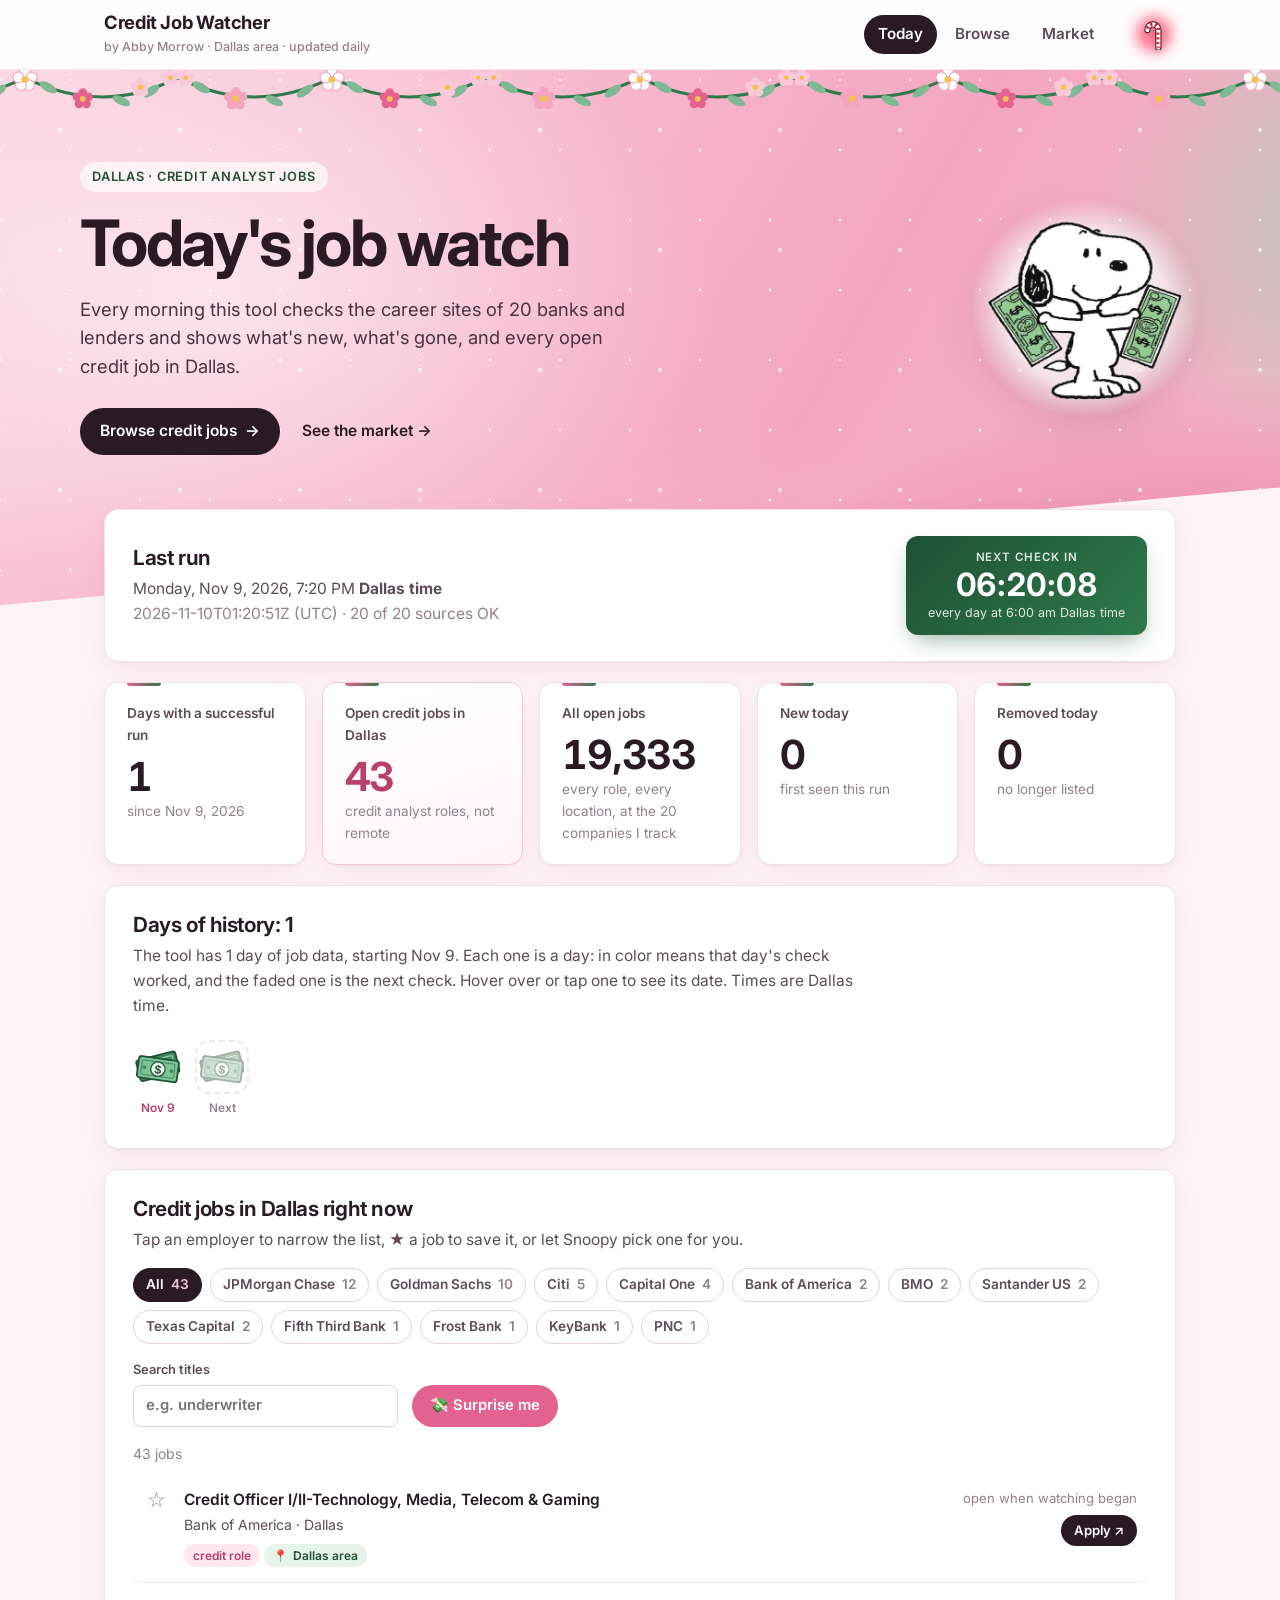
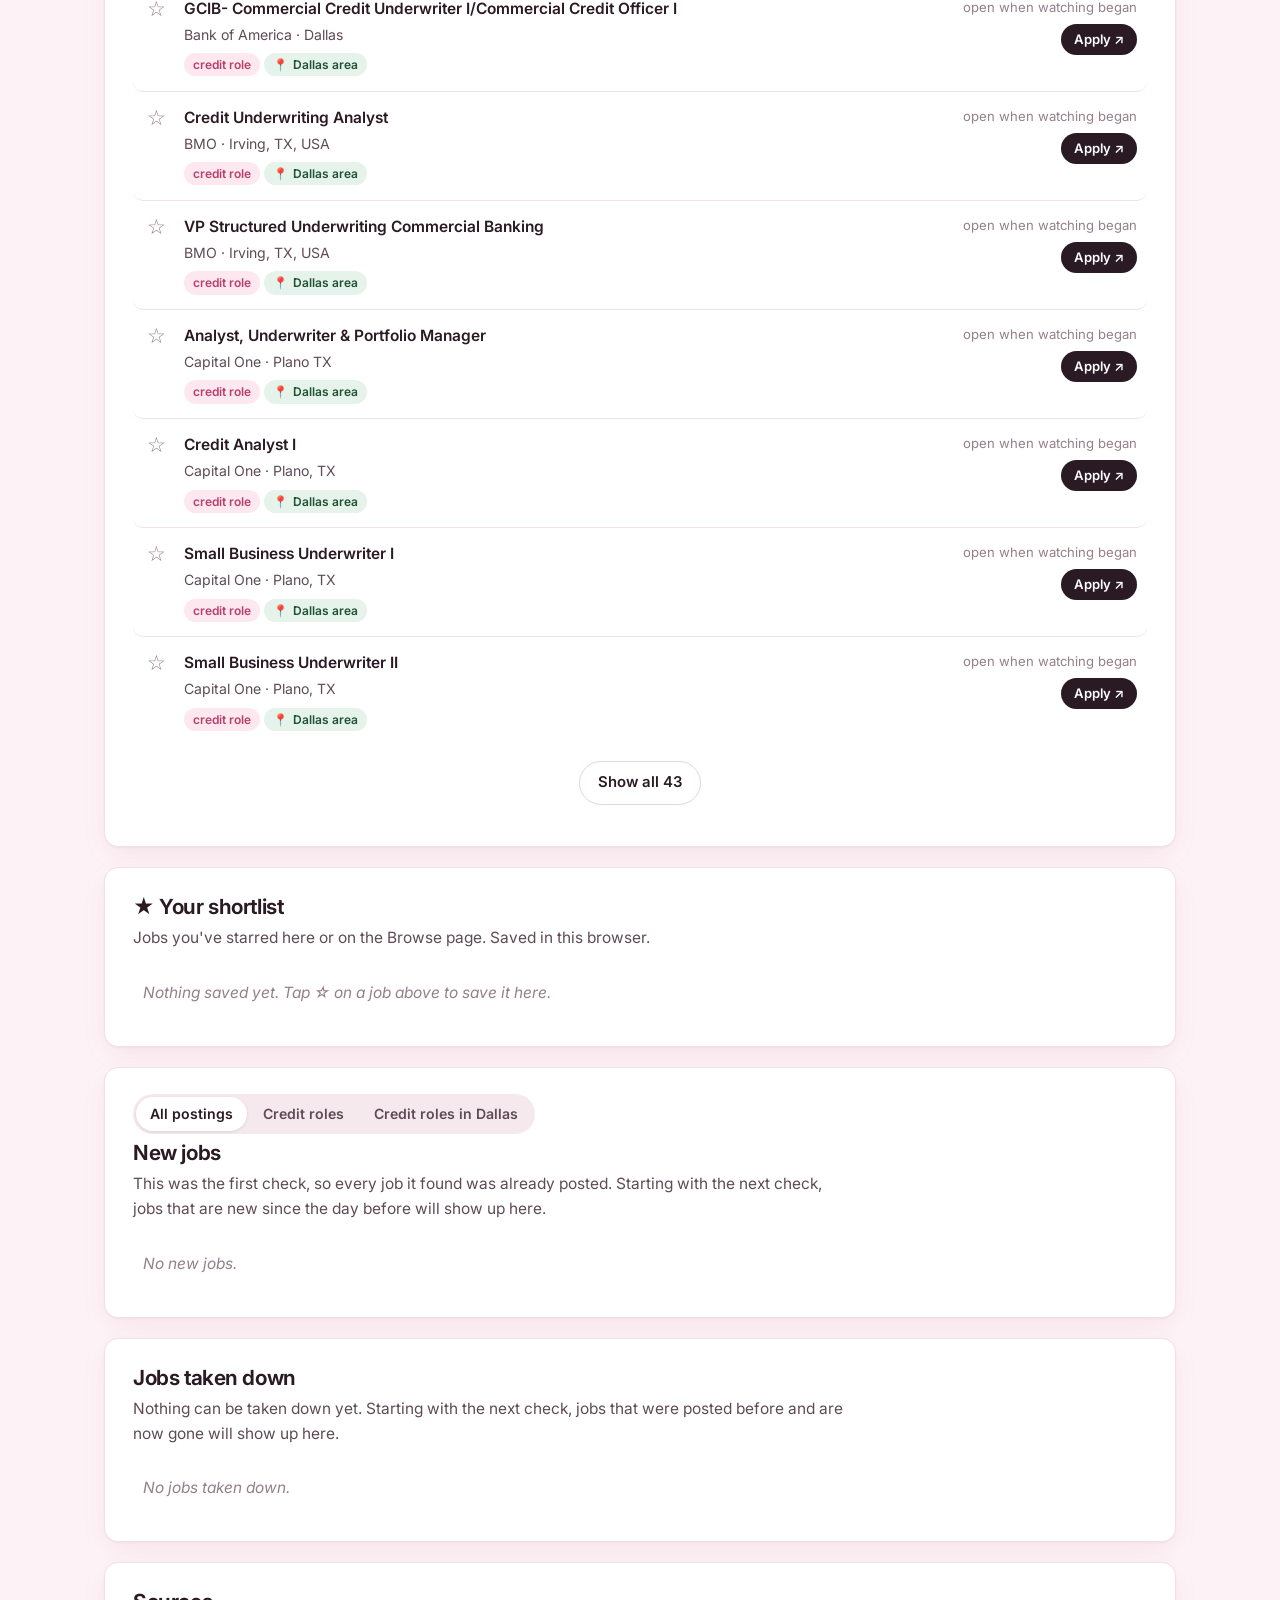
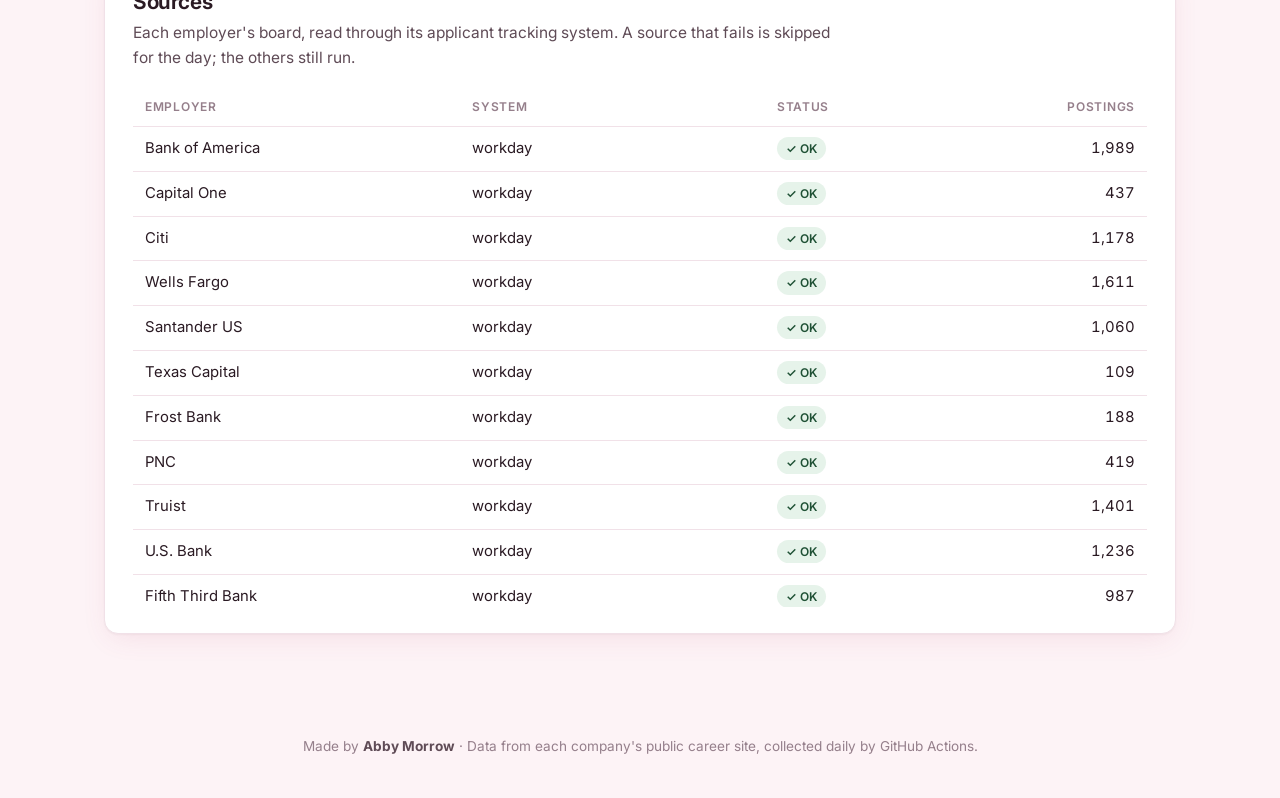
==== commit 14207e42: "Add a snowy gingerbread village behind Snoopy in Christmas mode; colour-burst glow on the candy cane" ====
--- a/index.html
+++ b/index.html
@@ -34,6 +34,7 @@
       <p>Every morning this tool checks the career sites of 20 banks and lenders and shows what's new, what's gone, and every open credit job in Dallas.</p>
       <div class="hero-cta"><a class="btn-primary" href="browse.html">Browse credit jobs <span>→</span></a><a class="btn-link" href="market.html">See the market <span>→</span></a></div>
     </div>
+    <img class="village" src="icons/gingerbread-village.svg" alt="" aria-hidden="true">
     <img class="mascot" src="assets/snoopy.png" alt="Snoopy holding money" onerror="this.src='icons/favicon.svg';this.onerror=null">
   </div>
 </header>
--- a/assets/style.css
+++ b/assets/style.css
@@ -63,6 +63,15 @@
 .garland { position: absolute; top: 0; left: 0; right: 0; height: 50px; z-index: 2; pointer-events: none;
   background: url("../icons/flower-garland.svg") repeat-x center / auto 50px; }
 body.festive .garland { background-image: url("../icons/garland.svg"); } /* mistletoe in Christmas mode */
+.garland::after { /* white fairy lights on the garland, Christmas mode only */
+  content: ""; position: absolute; inset: 0; opacity: 0; transition: opacity .35s;
+  background: url("../icons/garland-lights.svg") repeat-x center / auto 50px;
+}
+body.festive .garland::after {
+  opacity: 1; animation: garland-twinkle 1.8s ease-in-out infinite alternate;
+  filter: drop-shadow(0 0 2px #fff) drop-shadow(0 0 5px rgba(255, 255, 255, .9)) drop-shadow(0 0 10px rgba(255, 244, 214, .7));
+}
+@keyframes garland-twinkle { from { opacity: 1; } to { opacity: .55; } }
 
 /* ---------- hero: angled gradient band ---------- */
 .hero-band {
@@ -78,8 +87,8 @@
   animation: drift 18s ease-in-out infinite alternate;
   clip-path: polygon(0 0, 100% 0, 100% 78%, 0 100%);
 }
-.hero-band::after { /* soft falling-snow speckle (Christmas mode only) */
-  content: ""; position: absolute; inset: 0; pointer-events: none; opacity: 0; transition: opacity .35s;
+.hero-band::after { /* soft white speckle on the banner (both modes) */
+  content: ""; position: absolute; inset: 0; pointer-events: none; opacity: .7; transition: opacity .35s;
   background-image:
     radial-gradient(circle, #fff 0 1.6px, transparent 2.4px),
     radial-gradient(circle, #fff 0 1.1px, transparent 1.8px);
@@ -357,6 +366,31 @@
   margin-left: 6px; width: 44px; height: 44px; padding: 0; border: 0; background: none; cursor: pointer;
   border-radius: 50%; display: grid; place-items: center; transition: background .2s;
 }
+.festive-toggle { position: relative; }
+.festive-toggle::before { /* glowing halo that cycles through Christmas colours */
+  content: ""; position: absolute; inset: 4px; border-radius: 50%; pointer-events: none; z-index: 0;
+  background: #ff5d7d; filter: blur(7px); opacity: .85;
+  animation: cane-colors 3s linear infinite, cane-pulse 1.5s ease-in-out infinite alternate;
+}
+.festive-toggle::after { /* a ring that bursts outward, changing colour each time */
+  content: ""; position: absolute; inset: 6px; border-radius: 50%; pointer-events: none; z-index: 0;
+  border: 3px solid #ff5d7d; opacity: 0;
+  animation: cane-burst 1.5s ease-out infinite, cane-ring-colors 3s steps(1) infinite;
+}
+.cane { position: relative; z-index: 1; }
+@keyframes cane-colors {
+  0%   { background: #ff5d7d; }   20% { background: #ffd166; }   40% { background: #5fd38d; }
+  60%  { background: #ff9fc0; }   80% { background: #fff4d6; }   100% { background: #ff5d7d; }
+}
+@keyframes cane-ring-colors {
+  0% { border-color: #ff5d7d; } 25% { border-color: #ffd166; } 50% { border-color: #5fd38d; } 75% { border-color: #ff9fc0; }
+}
+@keyframes cane-pulse { from { transform: scale(.85); } to { transform: scale(1.2); } }
+@keyframes cane-burst {
+  0%   { transform: scale(.5); opacity: .95; border-width: 4px; }
+  70%  { opacity: .35; }
+  100% { transform: scale(1.9); opacity: 0; border-width: 1px; }
+}
 .festive-toggle:hover { background: rgba(227, 98, 143, .1); }
 .festive-toggle:focus-visible { outline: 3px solid var(--mint); outline-offset: 2px; }
 .cane {
@@ -400,7 +434,7 @@
 .lights i:nth-child(5n+4), #light-frame i:nth-child(5n+4) { --bulb: #ff9fc0; --bulb-glow: rgba(255, 159, 192, .55); }
 .lights i:nth-child(5n+5), #light-frame i:nth-child(5n+5) { --bulb: #fff4d6; --bulb-glow: rgba(255, 244, 214, .6); }
 @keyframes twinkle { from { opacity: 1; filter: brightness(1.15); } to { opacity: .45; filter: brightness(.8); } }
-body.festive .lights { display: flex; }
+
 
 /* Snoopy's Santa hat */
 .mascot-wrap { position: relative; display: inline-block; flex-shrink: 0; line-height: 0; }
@@ -425,8 +459,8 @@
   .lights i:nth-child(n+25) { display: none; }
 }
 @media (prefers-reduced-motion: reduce) {
-  .lights i, #light-frame i { animation: none; }
-  .cane, .festive-toggle.boing .cane { animation: none; }
+  .lights i, #light-frame i, body.festive .garland::after { animation: none; }
+  .cane, .festive-toggle.boing .cane, .festive-toggle::before, .festive-toggle::after { animation: none; }
 }
 
 /* ---------- Dark mode: when the lights-and-snow toggle is on, the site goes dark so the
@@ -500,7 +534,7 @@
 #light-frame .lf-top { top: 0; }
 #light-frame .lf-bottom { bottom: 0; transform: scaleY(-1); }
 #light-frame .lf-top::before, #light-frame .lf-bottom::before { left: 0; right: 0; top: 3px; height: 2px; }
-#light-frame .lf-left, #light-frame .lf-right { top: 0; bottom: 0; width: 20px; flex-direction: column; align-items: flex-start; }
+#light-frame .lf-left, #light-frame .lf-right { top: var(--nav-h, 0); bottom: 0; width: 20px; flex-direction: column; align-items: flex-start; }
 #light-frame .lf-left { left: 0; }
 #light-frame .lf-right { right: 0; transform: scaleX(-1); }
 #light-frame .lf-left::before, #light-frame .lf-right::before { top: 0; bottom: 0; left: 3px; width: 2px; }
@@ -516,3 +550,42 @@
 .orn img.xmas-only { display: none; }
 body.festive .orn img.xmas-only { display: block; }
 .orn.next img.money { outline-offset: 2px; border-radius: 10px; }
+
+/* gingerbread village behind Snoopy (Today page, Christmas mode only). The houses
+   stand to the left of Snoopy; he stands in the snowy clearing at the end of the path. */
+.hero-text { position: relative; z-index: 1; }
+.mascot-wrap { z-index: 1; }
+.village {
+  position: absolute; right: -30px; bottom: -40px; width: 560px; height: auto; z-index: 0; pointer-events: none;
+  opacity: 0; transform: translateY(24px); transition: opacity .6s, transform .6s;
+  /* soften the left edge and the bottom edge so the snow fades into the page */
+  -webkit-mask-image: linear-gradient(to right, transparent 0, #000 8%), linear-gradient(to bottom, #000 88%, transparent 100%);
+  -webkit-mask-composite: source-in;
+  mask-image: linear-gradient(to right, transparent 0, #000 8%), linear-gradient(to bottom, #000 88%, transparent 100%);
+  mask-composite: intersect;
+}
+body.festive .village { opacity: 1; transform: none; }
+/* keep the headline and paragraph to the left of the village */
+body.festive .hero-text { max-width: min(640px, calc(100% - 520px)); }
+@media (max-width: 720px) {
+  /* mirrored so the clearing is on the left, where Snoopy sits on phones */
+  .village { right: auto; left: -16px; bottom: auto; top: -30px; width: 360px;
+    transform: scaleX(-1) translateY(24px); -webkit-mask-image: none; mask-image: none; }
+  body.festive .hero-text { max-width: none; }
+  body.festive .village { transform: scaleX(-1); }
+  body.festive .mascot-wrap { margin-bottom: 30px; }
+}
+/* in-between widths in Christmas mode: stack like phones, Snoopy in the village clearing above the text */
+@media (min-width: 721px) and (max-width: 1000px) {
+  body.festive .hero { flex-direction: column-reverse; align-items: flex-start; gap: 8px; }
+  body.festive .hero-text { max-width: none; }
+  .village { right: auto; left: -16px; bottom: auto; top: -34px; width: 520px;
+    transform: scaleX(-1) translateY(24px);
+    /* (mirrored) fade the outer edge and the bottom of the snow */
+    -webkit-mask-image: linear-gradient(to right, transparent 0, #000 12%), linear-gradient(to bottom, #000 86%, transparent 100%);
+    -webkit-mask-composite: source-in;
+    mask-image: linear-gradient(to right, transparent 0, #000 12%), linear-gradient(to bottom, #000 86%, transparent 100%);
+    mask-composite: intersect; }
+  body.festive .village { transform: scaleX(-1); }
+  body.festive .mascot-wrap { margin-bottom: 52px; }
+}
